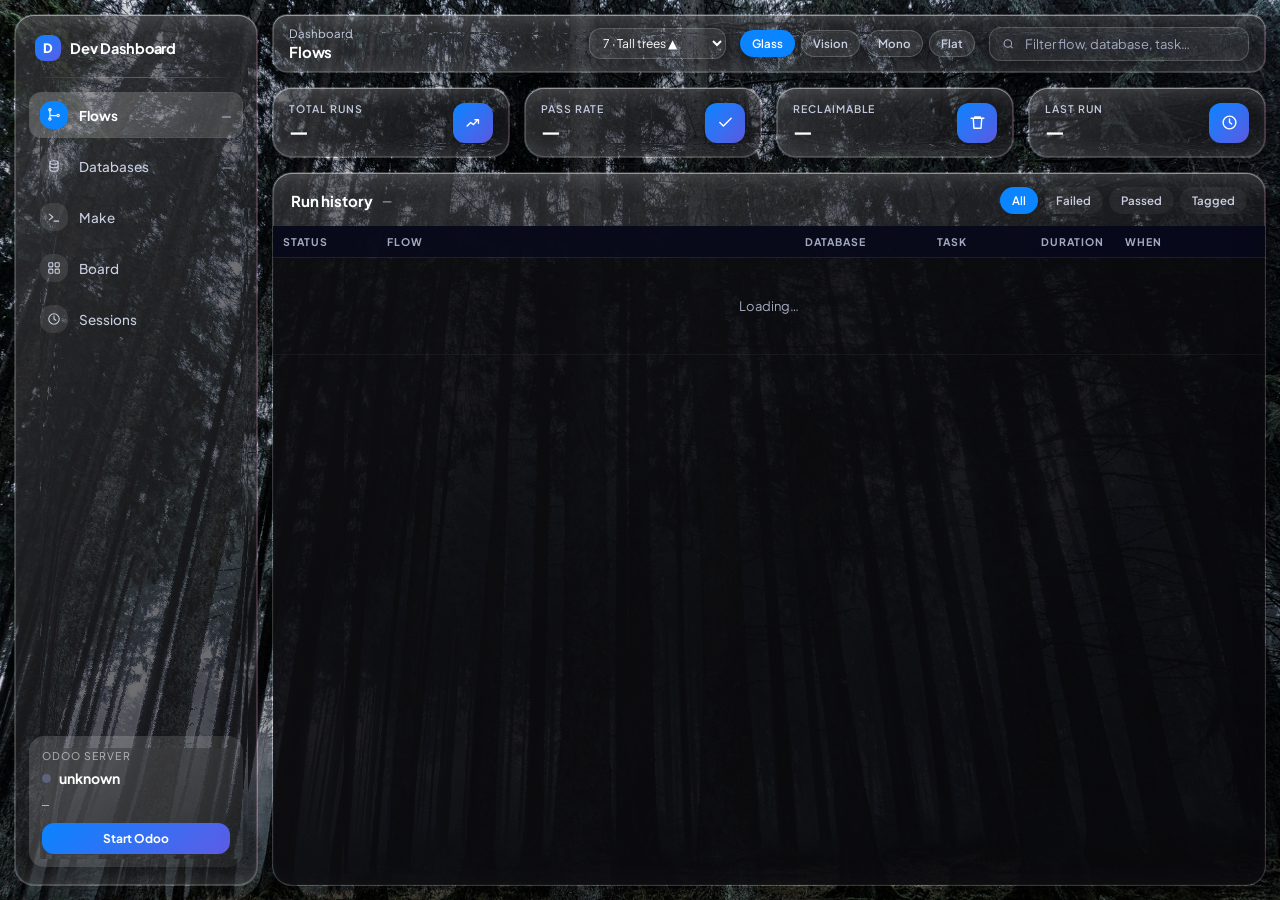
==== static/vision-lab.html @ 7aa9ad53 "Remove the colour mesh; the photograph is the whole backdrop The five screen-blended colour blobs ar" ====
<!DOCTYPE html>
<html lang="en" data-theme="glass">
<head>
<meta charset="UTF-8">
<meta name="viewport" content="width=device-width, initial-scale=1.0">
<title>Vision Lab</title>
<style>
/* ──────────────────────────────────────────────────────────────────────────
   Vision UI shell, dense inner components.

   Tokens below are lifted from the real Vision UI React theme source
   (assets/theme/base/colors.js + borders.js + typography.js), not matched by
   eye from a screenshot.

   Where this deliberately departs from Vision UI: every inner component.
   Vision UI is built for a marketing dashboard — six airy rows, 20px radii,
   60px row heights. This dashboard shows 1,304 runs and 28 databases. Adopting
   its component density verbatim would show you less per screen than today.
   So: its shell and its material, our density.
   ────────────────────────────────────────────────────────────────────────── */

@font-face {
  font-family: 'Plus Jakarta Sans';
  src: url('/static/fonts/plus-jakarta-sans.woff2') format('woff2');
  font-weight: 200 800;
  font-display: swap;
}

:root {
  color-scheme: dark;

  /* ── Vision UI palette ─────────────────────────────────────────────────── */
  --vu-body: #030c1d;
  --vu-secondary: #0f1535;
  --vu-sidenav-btn: #1a1f37;

  --vu-brand: #0075ff;
  --vu-brand-focus: #3993fe;
  --vu-primary: #4318ff;
  --vu-primary-focus: #9f7aea;

  --vu-success: #01b574;
  --vu-success-focus: #35d28a;
  --vu-warning: #ffb547;
  --vu-error: #e31a1a;
  --vu-error-focus: #ee5d50;

  --vu-text: #a0aec0;
  --vu-text-focus: #ffffff;
  --vu-border: #56577a;
  --vu-border-navbar: rgba(226, 232, 240, .3);

  --vu-grey-400: #a0aec0;
  --vu-grey-500: #718096;
  --vu-grey-600: #4a5568;
  --vu-grey-700: #2d3748;

  /* ── Vision UI gradients, verbatim angles and stops ────────────────────── */
  --g-cover:  linear-gradient(159.02deg, #0f123b 14.25%, #090d2e 56.45%, #020515 86.14%);
  --g-card:   linear-gradient(127.09deg, rgba(6,11,40,.94) 19.41%, rgba(10,14,35,.49) 76.65%);
  --g-box:    linear-gradient(126.97deg, rgba(6,11,40,.74) 28.26%, rgba(10,14,35,.71) 91.2%);
  --g-navbar: linear-gradient(123.64deg, rgba(255,255,255,0) -22.38%, rgba(255,255,255,.039) 70.38%);
  --g-menu:   linear-gradient(126.97deg, #05153f 28.26%, #072561 91.2%);
  --g-primary: linear-gradient(97.89deg, #4318ff 0%, #9f7aea 100%);
  /* The signature detail: a 1px border brightest at the middle, fading out. */
  --g-border: radial-gradient(94.43% 69.43% at 50% 50%, rgba(255,255,255,.38) 0%, rgba(255,255,255,0) 100%);

  /* ── Radii, from borders.js ────────────────────────────────────────────── */
  --r-sm: 4px;
  --r-md: 8px;
  --r-btn: 12px;
  --r-lg: 15px;
  --r-xl: 20px;

  /* ── Our density scale. This part is not Vision UI. ────────────────────── */
  --row-h: 34px;
  --font-ui: 'Plus Jakarta Sans', ui-sans-serif, system-ui, sans-serif;
  --font-mono: ui-monospace, 'SF Mono', Menlo, Consolas, monospace;
  --sidebar-w: 244px;

  /* Surfaces that were hardcoded before the themes existed. */
  --on-accent: #ffffff;        /* ink on an accent fill */
  --head-bg: #0b1030;          /* sticky table header, must be opaque */
  --sel-bg: rgba(0,117,255,.16);
}

/* ──────────────────────────────────────────────────────────────────────────
   MONOCHROME

   Glass does not need a hue. It needs luminance variation behind it — on a
   flat black page there is nothing for it to pick up and it reads as a grey
   box, so --g-cover still ramps #1c1c1e → #000.

   What a hue was quietly doing was carrying pass/fail. Monochrome has one
   channel left for that, brightness, so it is spent where it matters:
   failures are pure white and bold, passes are dim grey. Scanning for red
   among green becomes scanning for bright among dim, which is at least as
   fast and survives colour blindness. Version badges use the same trick —
   v19 brightest, v14 dimmest.
   ────────────────────────────────────────────────────────────────────────── */
:root[data-theme="mono"] {
  /* Black and white means no hue. It does not mean no contrast — the first
     attempt dropped text to #8b8b8b and card fills to 7% white, which reads
     as washed out rather than crisp. Everything here is pushed back up:
     brighter text, stronger surfaces, a harder border. */
  --vu-body: #000000;
  --vu-secondary: rgba(255,255,255,.08);
  --vu-sidenav-btn: rgba(255,255,255,.11);

  --vu-brand: #ffffff;
  --vu-brand-focus: #ffffff;
  --vu-primary: #ffffff;
  --vu-primary-focus: #e4e4e4;
  --on-accent: #000000;

  /* Status keeps its hue. It is the one place colour is doing real work,
     and desaturating it made the table harder to scan, not cleaner. */
  --vu-success: #01b574;
  --vu-success-focus: #35d28a;
  --vu-warning: #ffb547;
  --vu-error: #e31a1a;
  --vu-error-focus: #ee5d50;

  --vu-text: #b4b4b4;
  --vu-text-focus: #ffffff;
  --vu-border: rgba(255,255,255,.3);
  --vu-border-navbar: rgba(255,255,255,.22);
  --vu-grey-400: #c4c4c4;
  --vu-grey-500: #8e8e8e;
  --vu-grey-600: #5a5a5a;

  --g-cover:  linear-gradient(159.02deg, #232326 14.25%, #121214 56.45%, #000000 86.14%);
  --g-card:   linear-gradient(127.09deg, rgba(255,255,255,.11) 19.41%, rgba(255,255,255,.045) 76.65%);
  --g-box:    linear-gradient(126.97deg, rgba(255,255,255,.09) 28.26%, rgba(255,255,255,.045) 91.2%);
  --g-navbar: linear-gradient(123.64deg, rgba(255,255,255,0) -22.38%, rgba(255,255,255,.08) 70.38%);
  --g-menu:   linear-gradient(126.97deg, rgba(255,255,255,.14) 28.26%, rgba(255,255,255,.06) 91.2%);
  --g-primary: linear-gradient(97.89deg, #ffffff 0%, #d8d8d8 100%);
  --g-border: radial-gradient(94.43% 69.43% at 50% 50%, rgba(255,255,255,.7) 0%, rgba(255,255,255,.06) 100%);

  --head-bg: #0d0d0f;
  --sel-bg: rgba(255,255,255,.16);
}

/* ──────────────────────────────────────────────────────────────────────────
   GLASS — the Apple reading of the material.

   Translucency is not a surface treatment, it is a relationship: the glass
   is nearly colourless and borrows everything from what is behind it. That
   is why mono failed. Over flat black there is nothing to borrow, so the
   glass renders as a grey rectangle and you are paying GPU time for it.

   So this theme starts with the backdrop, not the cards: a five-blob colour
   mesh that gives every panel something to pick up. The cards are a thin
   white film over it, blurred hard and pushed to 190% saturation, which is
   what makes the colour behind bloom through instead of going muddy.

   One deliberate exception, from the glass lab: the run table does NOT get
   the glass treatment. Translucency eats the contrast that 12px monospace
   depends on. Shell is glass, dense data sits on a scrim.
   ────────────────────────────────────────────────────────────────────────── */
:root[data-theme="glass"] {
  --vu-body: #08080b;

  /* Apple system colours, dark-mode variants. */
  --vu-brand: #0a84ff;
  --vu-brand-focus: #409cff;
  --vu-primary: #5e5ce6;
  --vu-primary-focus: #7d7aff;
  --on-accent: #ffffff;

  --vu-success: #30d158;
  --vu-success-focus: #3ee066;
  --vu-warning: #ff9f0a;
  --vu-error: #ff453a;
  --vu-error-focus: #ff6961;

  /* Lifted from #b6bdd4: measured 4.07:1 over the blue blob and 4.16:1
     over the teal one, both just under the 4.5 AA line. Brightening the
     text keeps the backdrop as vivid as it is meant to be. */
  --vu-text: #c9cfe2;
  --vu-text-focus: #ffffff;
  --vu-border: rgba(255,255,255,.22);
  --vu-border-navbar: rgba(255,255,255,.18);
  --vu-grey-400: #c3c9dd;
  --vu-grey-500: #a3aac1;
  --vu-grey-600: #5d6379;
  --vu-secondary: rgba(255,255,255,.08);
  --vu-sidenav-btn: rgba(255,255,255,.1);

  /* The backdrop does the colouring. Everything else only borrows from it. */
  /* The photograph is the BOTTOM layer, not the top. Dropped on top it
     would simply replace the mesh and the whole theme would go greyscale —
     this one is monochrome. Underneath, with the colour blobs screen-blended
     over it, the photo supplies the structure and the mesh supplies the hue.

     Swap it for any image:  --bg-photo: url('/static/bg/your-file.jpg');
     Set it to `none` and the mesh alone still works. */
  --bg-photo: url('/static/bg/bg7.jpg');

  /* No mesh. The photograph is the entire backdrop — nothing tinting it,
     nothing blended over it. The glass borrows whatever the photo gives it,
     which on a dark forest is near-neutral, and that is the point. Text and
     status colours are untouched; the only colour removed is the colour that
     was being injected behind the glass. */
  --g-cover: var(--bg-photo);

  --g-card:    linear-gradient(127.09deg, rgba(255,255,255,.13) 19.41%, rgba(255,255,255,.05) 76.65%);
  --g-box:     linear-gradient(126.97deg, rgba(255,255,255,.11) 28.26%, rgba(255,255,255,.055) 91.2%);
  --g-navbar:  linear-gradient(123.64deg, rgba(255,255,255,.02) -22.38%, rgba(255,255,255,.1) 70.38%);
  --g-menu:    linear-gradient(126.97deg, rgba(255,255,255,.16) 28.26%, rgba(255,255,255,.07) 91.2%);
  --g-primary: linear-gradient(135deg, #0a84ff 0%, #5e5ce6 100%);
  --g-border:  radial-gradient(94.43% 69.43% at 50% 50%, rgba(255,255,255,.6) 0%, rgba(255,255,255,.08) 100%);

  --head-bg: rgba(8,10,28,.86);
  --sel-bg: rgba(10,132,255,.26);
}

/* Saturation is the active ingredient. Blur alone greys the backdrop out;
   pushing saturation past 100% is what makes the colour bloom through. The
   two inset strokes are the specular edge — bright along the top where light
   would catch a curved face, faint along the bottom to read as thickness. */
:root[data-theme="glass"] .vcard,
:root[data-theme="glass"] .vbox,
:root[data-theme="glass"] .topbar {
  corner-shape: squircle;
  /* Clear glass, not frosted. No blur anywhere on the chrome — the backdrop
     reads through sharp, the way the reference's "Regular Glass" does. This
     also removes the lens/blur conflict outright: with nothing averaging the
     displacement away, refraction runs at full strength. */
  backdrop-filter: url(#lens) saturate(118%) brightness(1.04);
  box-shadow:
    inset 0 1px 0 rgba(255,255,255,.3),
    inset 0 -1px 0 rgba(255,255,255,.07),
    0 14px 44px rgba(0,0,0,.42);
}

/* Refraction on every surface big enough to show it. Still not the table
   rows: at 34px tall a rim lens has no middle to leave alone, and it costs a
   composited layer per row. */
/* Lens and blur cannot share one chain. Measured on the sidebar, holding
   everything fixed and moving only the displacement scale:

     url(#lens) alone,  scale 200  ->  23,363 px changed, max diff 157
     url(#lens) blur(9px),  sc 95  ->   1,500 px changed, max diff  33
     url(#lens) blur(18px), sc 58  ->       0 px changed, max diff   9

   The blur averages the displacement away — it runs after the lens and
   destroys exactly the detail the lens just bent. A real implementation
   avoids this by refracting and blurring in one shader pass, sampling the
   unblurred source for both.

   The trick here is to separate them in SPACE instead of in the chain. The
   card itself carries the lens and no blur, so its rim refracts crisply.
   An inset pseudo-element carries the blur, so the interior is frosted. The
   rim band between them is where glass actually looks like glass. */
:root[data-theme="glass"] aside.nav,
:root[data-theme="glass"] .drawer,
:root[data-theme="glass"] .topbar,
:root[data-theme="glass"] .stat,
:root[data-theme="glass"] .odoo-state {
  backdrop-filter: url(#lens) saturate(118%) brightness(1.05);
}
/* The inset frosted interior is gone. It existed to let a blurred centre
   coexist with a refracting rim; with clear glass there is no blur to place,
   so the whole surface refracts and the backdrop stays sharp throughout. */

/* Fresnel: a real edge goes bright because light grazing it reflects rather
   than passes through. Two stacked inset rings approximate the falloff. */
:root[data-theme="glass"] .vcard,
:root[data-theme="glass"] .vbox,
:root[data-theme="glass"] .topbar {
  box-shadow:
    inset 0 1px 0 rgba(255,255,255,.42),
    inset 0 0 0 1px rgba(255,255,255,.06),
    inset 1px 0 0 rgba(130,205,255,.2),
    inset -1px 0 0 rgba(255,150,215,.17),
    inset 0 -1px 0 rgba(255,255,255,.1),
    inset 0 -18px 28px -22px rgba(255,255,255,.22),
    inset 0 18px 28px -22px rgba(255,255,255,.3),
    0 16px 48px rgba(0,0,0,.44);
}

/* The exception that keeps the table readable. */
/* The radial border trick does not survive a translucent fill.
   .vcard paints the card gradient clipped to padding-box OVER the border
   gradient clipped to border-box; it only reads as a 1px edge because
   Vision's fill is 94% opaque and hides the rest. Glass drops that fill to
   ~10% white, so the white radial bled through the whole card face and the
   stat labels measured 1.85:1 against white — illegible.

   So glass uses a real border instead, and gets its bright top edge from the
   inset specular highlight below. One image layer, tint on background-color
   underneath it. */
:root[data-theme="glass"] .vcard,
:root[data-theme="glass"] .vbox,
:root[data-theme="glass"] .topbar {
  background-image: var(--g-card);
  background-clip: padding-box;
  border-color: rgba(255,255,255,.2);
}
:root[data-theme="glass"] .vcard  { background-color: rgba(9,9,12,.62); }
:root[data-theme="glass"] .vbox   { background-color: rgba(9,9,12,.58); }
:root[data-theme="glass"] .topbar { background-color: rgba(9,9,12,.5); }
:root[data-theme="glass"] .navitem.on {
  background-image: var(--g-card);
  background-clip: padding-box;
  background-color: rgba(255,255,255,.1);
  border-color: rgba(255,255,255,.2);
}
:root[data-theme="glass"] .panel .tscroll { background: rgba(8,8,11,.82); }
:root[data-theme="glass"] .navitem,
:root[data-theme="glass"] .chip,
:root[data-theme="glass"] .btn,
:root[data-theme="glass"] .tag,
:root[data-theme="glass"] .vbadge { corner-shape: squircle; }

:root[data-theme="glass"] .v14 { background: rgba(255,159,10,.22);  color: #ffc46b; }
:root[data-theme="glass"] .v17 { background: rgba(10,132,255,.26);  color: #7ab8ff; }
:root[data-theme="glass"] .v19 { background: rgba(191,90,242,.26);  color: #d8a5ff; }

/* ──────────────────────────────────────────────────────────────────────────
   FLAT — black and white done on its own terms.

   The Mono theme above is Vision UI with the hue removed, and it shows: the
   big cover gradient that gives the original its depth turns into a grey
   smear once there is no colour in it. Washes only read as depth when they
   are tinted.

   So this one drops the device entirely. Flat near-black surfaces, uniform
   1px hairlines instead of the radial fading border, tighter radii, no
   gradient anywhere. Different lineage — Linear, Vercel — rather than a
   drained Vision UI. Status keeps its colour here too.
   ────────────────────────────────────────────────────────────────────────── */
:root[data-theme="flat"] {
  --vu-body: #000000;
  --vu-secondary: #141414;
  --vu-sidenav-btn: #1e1e1e;

  --vu-brand: #ffffff;
  --vu-brand-focus: #ffffff;
  --vu-primary: #ffffff;
  --vu-primary-focus: #e4e4e4;
  --on-accent: #000000;

  --vu-success: #30d158;
  --vu-success-focus: #30d158;
  --vu-warning: #ffd60a;
  --vu-error: #ff453a;
  --vu-error-focus: #ff453a;

  --vu-text: #a1a1a1;
  --vu-text-focus: #ffffff;
  --vu-border: #2a2a2a;
  --vu-border-navbar: #262626;
  --vu-grey-400: #c9c9c9;
  --vu-grey-500: #7d7d7d;
  --vu-grey-600: #525252;

  /* Flat fills, written as gradients only because the shell expects them. */
  --g-cover:   linear-gradient(#000000, #000000);
  --g-card:    linear-gradient(rgba(255,255,255,.035), rgba(255,255,255,.035));
  --g-box:     linear-gradient(rgba(255,255,255,.05), rgba(255,255,255,.05));
  --g-navbar:  linear-gradient(rgba(255,255,255,.035), rgba(255,255,255,.035));
  --g-menu:    linear-gradient(rgba(255,255,255,.07), rgba(255,255,255,.07));
  --g-primary: linear-gradient(#ffffff, #ffffff);
  /* A hairline of one weight all the way round, not brightest in the middle. */
  --g-border:  linear-gradient(rgba(255,255,255,.13), rgba(255,255,255,.13));

  --head-bg: #0b0b0b;
  --sel-bg: rgba(255,255,255,.1);

  /* Softer corners belong to the glass look; flat wants them tighter. */
  --r-xl: 12px;
  --r-lg: 10px;
  --r-btn: 8px;
}
/* Nothing to see through, so the blur is only costing frames. */
:root[data-theme="flat"] .vcard,
:root[data-theme="flat"] .vbox,
:root[data-theme="flat"] .topbar { backdrop-filter: none; }
:root[data-theme="flat"] .v14 { background: #1c1c1c; color: #9a9a9a; }
:root[data-theme="flat"] .v17 { background: #2b2b2b; color: #d4d4d4; }
:root[data-theme="flat"] .v19 { background: #3d3d3d; color: #ffffff; }
:root[data-theme="flat"] .tag { background: #2b2b2b; color: #e0e0e0; }

/* The glyph stays in the markup but is hidden while status keeps its hue —
   a dot and a tick side by side say the same thing twice. One rule away if
   a future theme drops colour again. */
.st .g { display: none; font-weight: 800; font-size: 13px; line-height: 1; }

/* Version badges still ride brightness — there is no hue to spare and the
   ordering v19 > v17 > v14 is what the badge is for. */
:root[data-theme="mono"] .v14 { background: rgba(255,255,255,.1);  color: #a8a8a8; }
:root[data-theme="mono"] .v17 { background: rgba(255,255,255,.2);  color: #e0e0e0; }
:root[data-theme="mono"] .v19 { background: rgba(255,255,255,.34); color: #ffffff; }
:root[data-theme="mono"] .tag { background: rgba(255,255,255,.18); color: #ffffff; }

* { box-sizing: border-box; }

body {
  margin: 0;
  min-height: 100vh;
  font-family: var(--font-ui);
  font-size: 14px;
  color: var(--vu-text-focus);
  background-color: var(--vu-body);
  background-image: var(--g-cover);
  background-size: cover;
  background-position: center;
  background-repeat: no-repeat;
  overflow: hidden;
}

/* ── The card material ─────────────────────────────────────────────────────
   Two background layers: the card gradient clipped to the padding box, and
   the radial white gradient clipped to the border box. That paints a 1px
   border that is bright in the middle and fades at the corners — the thing
   that makes Vision UI read as Vision UI. */
.vcard {
  border: 1px solid transparent;
  border-radius: var(--r-xl);
  background-image: var(--g-card), var(--g-border);
  background-origin: border-box;
  background-clip: padding-box, border-box;
  backdrop-filter: blur(60px);
}
.vbox {
  border: 1px solid transparent;
  border-radius: var(--r-lg);
  background-image: var(--g-box), var(--g-border);
  background-origin: border-box;
  background-clip: padding-box, border-box;
  backdrop-filter: blur(30px);
}

/* ── Shell ─────────────────────────────────────────────────────────────── */
.app { display: flex; height: 100vh; padding: 14px; gap: 14px; }

/* ── Sidebar ───────────────────────────────────────────────────────────── */
aside.nav {
  width: var(--sidebar-w);
  flex: none;
  display: flex;
  flex-direction: column;
  padding: 18px 14px;
}
.brand { display: flex; align-items: center; gap: 9px; padding: 2px 6px 16px; }
.brand .mark {
  width: 26px; height: 26px; border-radius: 9px;
  background: var(--g-primary); color: var(--on-accent);
  display: grid; place-items: center;
  font-size: 13px; font-weight: 800;
}
.brand span { font-weight: 700; font-size: 14.5px; letter-spacing: -.01em; }
.nav hr { border: 0; height: 1px; margin: 0 0 14px; background: linear-gradient(90deg, transparent, rgba(255,255,255,.25), transparent); }

.navitem {
  display: flex; align-items: center; gap: 11px;
  padding: 8px 10px; margin-bottom: 5px;
  border-radius: var(--r-btn);
  cursor: pointer; color: var(--vu-text);
  font-size: 13.5px; font-weight: 500;
  border: 1px solid transparent;
  transition: background .14s, color .14s;
}
.navitem .tile {
  width: 28px; height: 28px; flex: none;
  border-radius: var(--r-btn);
  background: var(--vu-sidenav-btn);
  display: grid; place-items: center;
  transition: background .14s;
}
.navitem .tile svg { width: 14px; height: 14px; fill: none; stroke: var(--vu-text); stroke-width: 1.9; stroke-linecap: round; stroke-linejoin: round; }
.navitem:hover { color: var(--vu-text-focus); background: rgba(255,255,255,.04); }
.navitem.on {
  color: var(--vu-text-focus); font-weight: 700;
  background-image: var(--g-card), var(--g-border);
  background-origin: border-box; background-clip: padding-box, border-box;
}
.navitem.on .tile { background: var(--vu-brand); }
.navitem.on .tile svg { stroke: var(--on-accent); }
.navitem .count { margin-left: auto; font-size: 11px; color: var(--vu-grey-500); font-variant-numeric: tabular-nums; }

/* Odoo state, promoted out of the corner. It is the thing you most often
   open this dashboard to check. */
.odoo-state { position: relative; margin-top: auto; padding: 13px; border-radius: var(--r-lg); background: var(--g-menu); }
.odoo-state .lbl { font-size: 10.5px; letter-spacing: .1em; text-transform: uppercase; color: rgba(255,255,255,.6); }
.odoo-state .val { display: flex; align-items: center; gap: 8px; margin: 7px 0 11px; font-weight: 700; font-size: 14px; }
.odoo-state .db { font-family: var(--font-mono); font-size: 11.5px; color: var(--vu-grey-400); font-weight: 400; }
.dot { width: 9px; height: 9px; border-radius: 50%; flex: none; }
.dot.up { background: var(--vu-success); box-shadow: 0 0 0 3px rgba(1,181,116,.22); }
.dot.down { background: var(--vu-grey-600); }
.btn {
  border: 0; cursor: pointer; font-family: inherit; font-weight: 700; font-size: 12px;
  padding: 8px 12px; border-radius: var(--r-btn); color: var(--on-accent); width: 100%;
  background: var(--g-primary);
}
.btn.ghost { background: rgba(255,255,255,.08); border: 1px solid var(--vu-border-navbar); }

/* ── Main column ───────────────────────────────────────────────────────── */
main { flex: 1; min-width: 0; display: flex; flex-direction: column; gap: 14px; }

.topbar {
  position: relative;
  display: flex; align-items: center; gap: 14px;
  padding: 11px 16px; border-radius: var(--r-lg);
  background-image: var(--g-navbar), var(--g-border);
  background-origin: border-box; background-clip: padding-box, border-box;
  border: 1px solid transparent;
  backdrop-filter: blur(20px);
}
.crumb { font-size: 11.5px; color: var(--vu-text); }
.crumb b { color: var(--vu-text-focus); font-size: 15px; display: block; margin-top: 1px; font-weight: 700; letter-spacing: -.01em; }
.grow { flex: 1; }
.search {
  display: flex; align-items: center; gap: 8px;
  background: var(--vu-secondary); border: 1px solid var(--vu-border-navbar);
  border-radius: var(--r-btn); padding: 7px 12px; width: 260px;
}
.search input { background: none; border: 0; outline: 0; color: #fff; font-family: inherit; font-size: 13px; width: 100%; }
.search input::placeholder { color: var(--vu-grey-500); }
#bgpick {
  background: var(--vu-secondary); color: var(--vu-text-focus);
  border: 1px solid var(--vu-border-navbar); border-radius: var(--r-btn);
  padding: 6px 9px; font: inherit; font-size: 12px; cursor: pointer; outline: 0;
}
#bgpick option { background: #10132b; color: #fff; }
.search svg { width: 14px; height: 14px; stroke: var(--vu-grey-500); fill: none; stroke-width: 2; }

/* ── Stat row ──────────────────────────────────────────────────────────── */
.stats { display: grid; grid-template-columns: repeat(4, 1fr); gap: 14px; }
.stat { position: relative; padding: 14px 16px; display: flex; align-items: center; gap: 12px; }
.stat .k { font-size: 10.5px; letter-spacing: .09em; text-transform: uppercase; color: var(--vu-grey-400); white-space: nowrap; font-weight: 600; }
.stat .v { font-size: 20px; font-weight: 700; letter-spacing: -.02em; margin-top: 3px; font-variant-numeric: tabular-nums; }
.stat .v small { font-size: 11.5px; font-weight: 500; color: var(--vu-text); margin-left: 5px; letter-spacing: 0; }
.stat .icon { margin-left: auto; width: 40px; height: 40px; border-radius: var(--r-btn); background: var(--g-primary); display: grid; place-items: center; flex: none; }
.stat .icon svg { width: 17px; height: 17px; stroke: var(--on-accent); fill: none; stroke-width: 2; stroke-linecap: round; stroke-linejoin: round; }

/* ── Panel + dense table ───────────────────────────────────────────────── */
.panel { flex: 1; min-height: 0; display: flex; flex-direction: column; overflow: hidden; }
.panel > header { display: flex; align-items: center; gap: 10px; padding: 14px 18px 12px; }
.panel > header h2 { margin: 0; font-size: 15px; font-weight: 700; letter-spacing: -.01em; }
.panel > header .sub { font-size: 11.5px; color: var(--vu-text); }

.chips { display: flex; gap: 6px; }
.chip {
  font-size: 11.5px; font-weight: 600; padding: 5px 11px; border-radius: 999px; cursor: pointer;
  color: var(--vu-text); background: rgba(255,255,255,.05); border: 1px solid transparent;
}
.chip.on { color: var(--on-accent); background: var(--vu-brand); }
/* The topbar's own highlight gradient runs straight under these, so the
   inactive ones need more than the panel chips to stay legible. */
#themes .chip { background: rgba(255,255,255,.09); border-color: var(--vu-border-navbar); }
#themes .chip.on { background: var(--vu-brand); border-color: transparent; }

.tscroll { flex: 1; min-height: 0; overflow: auto; }
table.dense { width: 100%; border-collapse: collapse; }
table.dense thead th {
  position: sticky; top: 0; z-index: 2;
  background: var(--head-bg);
  text-align: left; font-size: 10.5px; letter-spacing: .09em; text-transform: uppercase;
  color: var(--vu-grey-500); font-weight: 700;
  padding: 9px 10px; border-bottom: 1px solid rgba(255,255,255,.08);
  white-space: nowrap;
}
table.dense tbody td {
  padding: 0 10px; height: var(--row-h);
  border-bottom: 1px solid rgba(255,255,255,.045);
  font-size: 12.5px; white-space: nowrap;
}
table.dense tbody tr { cursor: pointer; }
table.dense tbody tr:hover td { background: rgba(255,255,255,.045); }
table.dense tbody tr.sel td { background: var(--sel-bg); }
.mono { font-family: var(--font-mono); font-size: 12px; }
.muted { color: var(--vu-text); }
.num { text-align: right; font-variant-numeric: tabular-nums; }

/* Status as a dot plus a word. A full pill per row, as Vision UI would do,
   costs ~90px of horizontal space 1,304 times over and reads no faster. */
.st { display: inline-flex; align-items: center; gap: 7px; font-weight: 600; font-size: 12px; }
.st .d { width: 7px; height: 7px; border-radius: 50%; }
.st.pass { color: var(--vu-success-focus); } .st.pass .d { background: var(--vu-success); }
.st.fail { color: var(--vu-error-focus); }   .st.fail .d { background: var(--vu-error-focus); }
.st.unk  { color: var(--vu-grey-500); }      .st.unk .d  { background: var(--vu-grey-600); }

.tag { font-size: 10px; font-weight: 700; padding: 2px 7px; border-radius: 999px; background: rgba(255,181,71,.16); color: var(--vu-warning); }
.vbadge { font-size: 10px; font-weight: 800; padding: 2px 7px; border-radius: var(--r-sm); font-family: var(--font-mono); }
.v14 { background: rgba(255,181,71,.16); color: var(--vu-warning); }
.v17 { background: rgba(0,117,255,.18); color: #6fb1ff; }
.v19 { background: rgba(159,122,234,.2); color: var(--vu-primary-focus); }

/* ── Detail drawer ─────────────────────────────────────────────────────────
   An overlay, not a third column. The old layout reserved ~40% of the width
   for a pane that said "select a run" until you did. */
.drawer {
  position: fixed; top: 14px; right: 14px; bottom: 14px; width: 400px;
  padding: 18px; overflow-y: auto; z-index: 40;
  transform: translateX(calc(100% + 20px));
  transition: transform .26s cubic-bezier(.4, 0, .2, 1);
}
.drawer.open { transform: none; }
.drawer h3 { margin: 0 0 3px; font-size: 15px; font-weight: 700; overflow-wrap: anywhere; }
.drawer .close { position: absolute; top: 14px; right: 16px; cursor: pointer; color: var(--vu-grey-500); font-size: 18px; line-height: 1; }
.kv { display: grid; grid-template-columns: 96px 1fr; gap: 7px 12px; margin: 16px 0; font-size: 12.5px; }
.kv dt { color: var(--vu-grey-500); }
.kv dd { margin: 0; overflow-wrap: anywhere; }
.drawer .acts { display: flex; flex-direction: column; gap: 8px; margin-top: 18px; }

.empty { padding: 40px; text-align: center; color: var(--vu-grey-500); font-size: 13px; }
.view { display: none; flex: 1; min-height: 0; flex-direction: column; gap: 14px; }
.view.on { display: flex; }

::-webkit-scrollbar { width: 7px; height: 7px; }
::-webkit-scrollbar-track { background: transparent; }
::-webkit-scrollbar-thumb { background: rgba(255,255,255,.14); border-radius: 4px; }
</style>
</head>
<body>

<!-- Edge lens with chromatic aberration.

     The ramps are no longer linear. Evenly spaced stops bend the whole panel
     a little; these hold neutral 128 across the middle 74% and swing hard in
     the outer 13%, so the distortion concentrates at the rim where a real
     lens puts it.

     The three displacement passes are the aberration: red refracts further
     than blue through real glass, so each channel is displaced by a slightly
     different scale and recombined. That coloured fringe at the edge is what
     separates "blurred" from "glass" at close range, and it is the one thing
     the WebGL libraries have that a plain blur cannot fake.
     -->
<svg width="0" height="0" style="position:absolute" aria-hidden="true">
  <!-- The filter region must match the element exactly. With x="-15%"
       width="130%" the gradient map is stretched 15% beyond each edge,
       so the ramp zone falls outside the element and every visible pixel
       sits in the neutral 128 middle — measured as 0 changed pixels. -->
  <filter id="lens" x="0%" y="0%" width="100%" height="100%" color-interpolation-filters="sRGB">
    <feImage result="mx" preserveAspectRatio="none" href="data:image/svg+xml;utf8,<svg xmlns='http://www.w3.org/2000/svg' width='400' height='300'><defs><linearGradient id='h' x1='0' x2='1'><stop offset='0' stop-color='rgb(8,128,128)'/><stop offset='0.05' stop-color='rgb(74,128,128)'/><stop offset='0.13' stop-color='rgb(128,128,128)'/><stop offset='0.87' stop-color='rgb(128,128,128)'/><stop offset='0.95' stop-color='rgb(182,128,128)'/><stop offset='1' stop-color='rgb(248,128,128)'/></linearGradient></defs><rect width='400' height='300' fill='url(%23h)'/></svg>"/>
    <feImage result="my" preserveAspectRatio="none" href="data:image/svg+xml;utf8,<svg xmlns='http://www.w3.org/2000/svg' width='400' height='300'><defs><linearGradient id='v' x1='0' y1='0' x2='0' y2='1'><stop offset='0' stop-color='rgb(128,8,128)'/><stop offset='0.05' stop-color='rgb(128,74,128)'/><stop offset='0.13' stop-color='rgb(128,128,128)'/><stop offset='0.87' stop-color='rgb(128,128,128)'/><stop offset='0.95' stop-color='rgb(128,182,128)'/><stop offset='1' stop-color='rgb(128,248,128)'/></linearGradient></defs><rect width='400' height='300' fill='url(%23v)'/></svg>"/>
    <feComposite in="mx" in2="my" operator="arithmetic" k1="0" k2="1" k3="1" k4="-0.5" result="map"/>

    <!-- One displacement pass, not three.

         The textbook way to fake chromatic aberration is to displace R, G and
         B by different scales and recombine them with feColorMatrix plus
         feComposite. Inside backdrop-filter that chain is a silent no-op in
         Chrome 149: verified by holding the chain fixed and moving only the
         scale, 150/126/102 against 0, which changed exactly 1 pixel of
         1.3 million. The same map with a single feDisplacementMap works
         fine, so it is the multi-pass recombination that fails, not the
         displacement or the map.

         So the refraction is one pass, and the colour fringe is faked with a
         CSS rim gradient below. Cheaper, and at a 1px edge indistinguishable. -->
    <feDisplacementMap in="SourceGraphic" in2="map" xChannelSelector="R" yChannelSelector="G" scale="120"/>
  </filter>
</svg>

<div class="app">

  <!-- ── Sidebar ─────────────────────────────────────────────────────────── -->
  <aside class="nav vcard">
    <div class="brand"><div class="mark">D</div><span>Dev Dashboard</span></div>
    <hr>

    <div class="navitem on" data-view="flows">
      <div class="tile"><svg viewBox="0 0 24 24"><path d="M5 4v6a3 3 0 003 3h8"/><circle cx="5" cy="3" r="2"/><circle cx="19" cy="13" r="2"/><circle cx="5" cy="19" r="2"/><path d="M5 13v4"/></svg></div>
      Flows <span class="count" id="n-flows">—</span>
    </div>
    <div class="navitem" data-view="databases">
      <div class="tile"><svg viewBox="0 0 24 24"><ellipse cx="12" cy="6" rx="7" ry="3"/><path d="M5 6v12c0 1.7 3.1 3 7 3s7-1.3 7-3V6"/><path d="M5 12c0 1.7 3.1 3 7 3s7-1.3 7-3"/></svg></div>
      Databases <span class="count" id="n-dbs">—</span>
    </div>
    <div class="navitem" data-view="soon" data-name="Make">
      <div class="tile"><svg viewBox="0 0 24 24"><path d="M4 17l6-5-6-5"/><path d="M12 19h8"/></svg></div>
      Make
    </div>
    <div class="navitem" data-view="soon" data-name="Board">
      <div class="tile"><svg viewBox="0 0 24 24"><rect x="3" y="3" width="7" height="7" rx="1.5"/><rect x="14" y="3" width="7" height="7" rx="1.5"/><rect x="3" y="14" width="7" height="7" rx="1.5"/><rect x="14" y="14" width="7" height="7" rx="1.5"/></svg></div>
      Board
    </div>
    <div class="navitem" data-view="soon" data-name="Sessions">
      <div class="tile"><svg viewBox="0 0 24 24"><circle cx="12" cy="12" r="9"/><path d="M12 7v5l3 2"/></svg></div>
      Sessions
    </div>

    <div class="odoo-state">
      <div class="lbl">Odoo server</div>
      <div class="val"><span class="dot down" id="odoo-dot"></span><span id="odoo-txt">checking…</span></div>
      <div class="db" id="odoo-db">—</div>
      <button class="btn" style="margin-top:11px" id="odoo-btn">Start Odoo</button>
    </div>
  </aside>

  <!-- ── Main ────────────────────────────────────────────────────────────── -->
  <main>
    <div class="topbar">
      <div class="crumb">Dashboard<b id="crumb">Flows</b></div>
      <div class="grow"></div>
      <select id="bgpick" title="Backdrop">
        <option value="bg7">7 · Tall trees ▲</option>
        <option value="bg1">1 · Misty ridge</option>
        <option value="bg2">2 · Fog &amp; conifers</option>
        <option value="bg3">3 · Snow canopy</option>
        <option value="bg4">4 · Snow forest</option>
        <option value="bg5">5 · Clouds</option>
        <option value="bg6">6 · Dead trees</option>
        <option value="backdrop">Accretion disc</option>
        <option value="">Mesh only</option>
      </select>
      <div class="chips" id="themes">
        <div class="chip on" data-t="glass">Glass</div>
        <div class="chip" data-t="vision">Vision</div>
        <div class="chip" data-t="mono">Mono</div>
        <div class="chip" data-t="flat">Flat</div>
      </div>
      <div class="search">
        <svg viewBox="0 0 24 24"><circle cx="11" cy="11" r="7"/><path d="M20 20l-3.5-3.5"/></svg>
        <input id="q" placeholder="Filter flow, database, task…">
      </div>
    </div>

    <!-- ── Flows view ────────────────────────────────────────────────────── -->
    <div class="view on" id="v-flows">
      <div class="stats">
        <div class="stat vcard"><div><div class="k">Total runs</div><div class="v" id="s-total">—</div></div>
          <div class="icon"><svg viewBox="0 0 24 24"><path d="M3 17l5-5 4 3 6-7"/><path d="M14 8h5v5"/></svg></div></div>
        <div class="stat vcard"><div><div class="k">Pass rate</div><div class="v" id="s-rate">—</div></div>
          <div class="icon"><svg viewBox="0 0 24 24"><path d="M20 6L9 17l-5-5"/></svg></div></div>
        <div class="stat vcard"><div><div class="k">Reclaimable</div><div class="v" id="s-tag">—</div></div>
          <div class="icon"><svg viewBox="0 0 24 24"><path d="M3 6h18M8 6V4h8v2M6 6l1 14h10l1-14"/></svg></div></div>
        <div class="stat vcard"><div><div class="k">Last run</div><div class="v" id="s-last">—</div></div>
          <div class="icon"><svg viewBox="0 0 24 24"><circle cx="12" cy="12" r="9"/><path d="M12 7v5l3 2"/></svg></div></div>
      </div>

      <div class="panel vcard">
        <header>
          <h2>Run history</h2>
          <span class="sub" id="shown">—</span>
          <div class="grow"></div>
          <div class="chips" id="filters">
            <div class="chip on" data-f="all">All</div>
            <div class="chip" data-f="failed">Failed</div>
            <div class="chip" data-f="passed">Passed</div>
            <div class="chip" data-f="tagged">Tagged</div>
          </div>
        </header>
        <div class="tscroll">
          <table class="dense">
            <thead><tr>
              <th style="width:104px">Status</th><th>Flow</th><th style="width:132px">Database</th>
              <th style="width:104px">Task</th><th style="width:84px" class="num">Duration</th><th style="width:150px">When</th>
            </tr></thead>
            <tbody id="runs"><tr><td colspan="6"><div class="empty">Loading…</div></td></tr></tbody>
          </table>
        </div>
      </div>
    </div>

    <!-- ── Databases view ────────────────────────────────────────────────── -->
    <div class="view" id="v-databases">
      <div class="stats" style="grid-template-columns:repeat(4,1fr)">
        <div class="stat vcard"><div><div class="k">Active database</div><div class="v mono" id="d-active" style="font-size:15px">—</div></div>
          <div class="icon"><svg viewBox="0 0 24 24"><path d="M20 6L9 17l-5-5"/></svg></div></div>
        <div class="stat vcard"><div><div class="k">Total</div><div class="v" id="d-total">—</div></div>
          <div class="icon"><svg viewBox="0 0 24 24"><ellipse cx="12" cy="6" rx="7" ry="3"/><path d="M5 6v12c0 1.7 3.1 3 7 3s7-1.3 7-3V6"/></svg></div></div>
        <div class="stat vcard"><div><div class="k">By version</div><div class="v" id="d-ver" style="font-size:14px">—</div></div>
          <div class="icon"><svg viewBox="0 0 24 24"><path d="M4 7h16M4 12h16M4 17h10"/></svg></div></div>
        <div class="stat vcard"><div><div class="k">Odoo</div><div class="v" id="d-state" style="font-size:15px">—</div></div>
          <div class="icon"><svg viewBox="0 0 24 24"><path d="M12 3v9"/><path d="M6.5 6.5a8 8 0 1011 0"/></svg></div></div>
      </div>

      <div class="panel vcard">
        <header>
          <h2>PostgreSQL databases</h2>
          <span class="sub">Click a row to switch Odoo's active database</span>
        </header>
        <div class="tscroll">
          <table class="dense">
            <thead><tr>
              <th style="width:44px">Ver</th><th>Database</th><th style="width:150px">Addons profile</th><th style="width:120px"></th>
            </tr></thead>
            <tbody id="dbs"><tr><td colspan="4"><div class="empty">Loading…</div></td></tr></tbody>
          </table>
        </div>
      </div>
    </div>

    <div class="view" id="v-soon">
      <div class="panel vcard"><div class="empty" id="soon-txt">Not rebuilt in this prototype yet.</div></div>
    </div>
  </main>
</div>

<!-- ── Run detail drawer ───────────────────────────────────────────────────── -->
<div class="drawer vcard" id="drawer">
  <div class="close" onclick="closeDrawer()">✕</div>
  <h3 id="dr-name">—</h3>
  <div class="st" id="dr-status"><span class="d"></span><span class="g"></span><span></span></div>
  <dl class="kv" id="dr-kv"></dl>
  <div class="acts">
    <button class="btn" id="dr-trace">Open trace</button>
    <button class="btn ghost" id="dr-tag">Tag safe to delete</button>
  </div>
</div>

<script>
const $ = s => document.querySelector(s);
const api = p => fetch(p).then(r => r.json());

let RUNS = [], FILTER = 'all', Q = '';

/* ── Formatting ─────────────────────────────────────────────────────────── */
const dur = ms => ms == null ? '—' : ms < 1000 ? ms + ' ms' : (ms / 1000).toFixed(1) + ' s';
const ago = iso => {
  if (!iso) return '—';
  const s = (Date.now() - new Date(iso)) / 1000;
  if (s < 60) return 'just now';
  if (s < 3600) return Math.floor(s / 60) + 'm ago';
  if (s < 86400) return Math.floor(s / 3600) + 'h ago';
  const d = Math.floor(s / 86400);
  return d < 30 ? d + 'd ago' : new Date(iso).toLocaleDateString();
};
const esc = s => String(s ?? '').replace(/[&<>"]/g, c => ({ '&': '&amp;', '<': '&lt;', '>': '&gt;', '"': '&quot;' }[c]));
const stCls = s => s === 'passed' ? 'pass' : s === 'failed' ? 'fail' : 'unk';
// Monochrome has no hue to spend on status, so it uses these instead.
const stGly = s => s === 'passed' ? '\u2713' : s === 'failed' ? '\u2715' : '\u00b7';

/* ── Flows ──────────────────────────────────────────────────────────────── */
async function loadRuns() {
  const d = await api('/api/flow-runs?limit=200');   // server caps limit at 200
  RUNS = d.runs || [];
  $('#s-total').innerHTML = (d.total ?? RUNS.length).toLocaleString();
  $('#n-flows').textContent = (d.total ?? RUNS.length).toLocaleString();

  const known = RUNS.filter(r => r.status === 'passed' || r.status === 'failed');
  const pass = known.filter(r => r.status === 'passed').length;
  $('#s-rate').innerHTML = known.length
    ? Math.round(100 * pass / known.length) + '%<small>last ' + known.length + '</small>'
    : '—';
  $('#s-last').innerHTML = RUNS.length ? ago(RUNS[0].started_at) : '—';

  try {
    const t = await api('/api/flow-runs/tagged');
    // Two different numbers live here and they are easy to confuse: `runs` is
    // everything ever tagged (109), `pending_count` is what still has a trace
    // on disk (1). Only the second one is actionable, so it is the headline.
    const mb = t.reclaimable_bytes ? (t.reclaimable_bytes / 1048576).toFixed(1) : '0';
    $('#s-tag').innerHTML = (t.pending_count ?? 0) + '<small>' + mb + ' MB · '
      + (t.runs || []).length + ' tagged</small>';
  } catch { $('#s-tag').textContent = '—'; }

  renderRuns();
}

function visibleRuns() {
  return RUNS.filter(r => {
    if (FILTER === 'passed' && r.status !== 'passed') return false;
    if (FILTER === 'failed' && r.status !== 'failed') return false;
    if (FILTER === 'tagged' && !r.safe_to_delete) return false;
    if (!Q) return true;
    const hay = (r.flow_name + ' ' + r.db_name + ' ' + r.task_number).toLowerCase();
    return hay.includes(Q);
  });
}

function renderRuns() {
  const rows = visibleRuns();
  $('#shown').textContent = rows.length === RUNS.length
    ? RUNS.length + ' loaded'
    : rows.length + ' of ' + RUNS.length + ' loaded';
  $('#runs').innerHTML = rows.length ? rows.map((r, i) => `
    <tr data-i="${i}">
      <td><span class="st ${stCls(r.status)}"><span class="d"></span><span class="g">${stGly(r.status)}</span>${esc(r.status || 'unknown')}</span></td>
      <td class="mono">${esc(r.flow_name)}${r.safe_to_delete ? ' <span class="tag">safe to delete</span>' : ''}</td>
      <td class="mono muted">${esc(r.db_name || '—')}</td>
      <td class="mono muted">${esc(r.task_number || '—')}</td>
      <td class="num muted">${dur(r.duration_ms)}</td>
      <td class="muted">${ago(r.started_at)}</td>
    </tr>`).join('') : '<tr><td colspan="6"><div class="empty">Nothing matches that filter.</div></td></tr>';

  $('#runs').querySelectorAll('tr[data-i]').forEach(tr => {
    tr.onclick = () => {
      $('#runs').querySelectorAll('tr').forEach(x => x.classList.remove('sel'));
      tr.classList.add('sel');
      openDrawer(rows[+tr.dataset.i]);
    };
  });
}

/* ── Drawer ─────────────────────────────────────────────────────────────── */
function openDrawer(r) {
  $('#dr-name').textContent = r.flow_name;
  const s = $('#dr-status');
  s.className = 'st ' + stCls(r.status);
  s.querySelector('.g').textContent = stGly(r.status);
  s.lastElementChild.textContent = r.status || 'unknown';
  $('#dr-kv').innerHTML = `
    <dt>Database</dt><dd class="mono">${esc(r.db_name || '—')}</dd>
    <dt>Task</dt><dd class="mono">${esc(r.task_number || '—')}</dd>
    <dt>Duration</dt><dd>${dur(r.duration_ms)}</dd>
    <dt>Started</dt><dd>${r.started_at ? new Date(r.started_at).toLocaleString() : '—'}</dd>
    <dt>Run id</dt><dd class="mono" style="font-size:11px">${esc(r.run_id)}</dd>
    <dt>Trace</dt><dd>${r.trace_purged_at ? 'purged' : 'available'}</dd>
    ${r.note ? `<dt>Note</dt><dd>${esc(r.note)}</dd>` : ''}`;
  $('#dr-tag').textContent = r.safe_to_delete ? 'Remove safe-to-delete tag' : 'Tag safe to delete';
  $('#drawer').classList.add('open');
}
const closeDrawer = () => $('#drawer').classList.remove('open');

/* ── Databases ──────────────────────────────────────────────────────────── */
async function loadDbs() {
  const d = await api('/api/databases');
  const names = d.databases || [];
  const active = d.active_db;
  $('#d-total').textContent = names.length;
  $('#n-dbs').textContent = names.length;
  $('#d-active').textContent = active || '—';

  // Versions come one request per database; fire them together. The
  // profile map arrives in a single request alongside.
  const [vers, profiles] = await Promise.all([
    Promise.all(names.map(n =>
      api('/api/databases/' + encodeURIComponent(n) + '/version')
        .then(v => v.version || v.odoo_version || null).catch(() => null))),
    api('/api/db-profiles').catch(() => ({})),
  ]);

  const tally = {};
  vers.forEach(v => { if (v) tally[v] = (tally[v] || 0) + 1; });
  $('#d-ver').innerHTML = Object.keys(tally).sort().reverse()
    .map(v => `<span class="vbadge v${v}" style="margin-right:5px">v${v}</span>`).join('') || '—';

  // Group by version — the badges were the real organising axis all along.
  const rows = names.map((n, i) => ({ name: n, ver: vers[i], prof: profiles[n] || null }))
    .sort((a, b) => (b.ver || '').localeCompare(a.ver || '') || a.name.localeCompare(b.name));

  $('#dbs').innerHTML = rows.map(r => `
    <tr class="${r.name === active ? 'sel' : ''}">
      <td>${r.ver ? `<span class="vbadge v${r.ver}">v${r.ver}</span>` : '<span class="muted">—</span>'}</td>
      <td class="mono">${esc(r.name)}${r.name === active ? ' <span class="tag" style="background:rgba(1,181,116,.18);color:var(--vu-success-focus)">in conf</span>' : ''}</td>
      <td>${r.prof ? `<span class="vbadge" style="background:rgba(255,255,255,.08);color:var(--vu-grey-400)">${esc(r.prof)}</span>`
                   : '<span class="muted" style="font-size:11.5px">no profile</span>'}</td>
      <td class="num"><span class="muted" style="font-size:11.5px">${r.name === active ? '' : 'Switch →'}</span></td>
    </tr>`).join('');
}

/* ── Odoo state ─────────────────────────────────────────────────────────── */
async function loadOdoo() {
  try {
    const s = await api('/api/odoo/status');
    const up = !!(s.running ?? s.is_running);
    $('#odoo-dot').className = 'dot ' + (up ? 'up' : 'down');
    $('#odoo-txt').textContent = up ? 'Running' : 'Not running';
    $('#odoo-db').textContent = s.db || s.database || s.active_db || '';
    $('#odoo-btn').textContent = up ? 'Stop Odoo' : 'Start Odoo';
    $('#d-state').textContent = up ? 'Running' : 'Stopped';
  } catch {
    $('#odoo-txt').textContent = 'unknown';
  }
}

/* ── Nav ────────────────────────────────────────────────────────────────── */
document.querySelectorAll('.navitem').forEach(it => {
  it.onclick = () => {
    document.querySelectorAll('.navitem').forEach(x => x.classList.remove('on'));
    it.classList.add('on');
    const v = it.dataset.view;
    document.querySelectorAll('.view').forEach(x => x.classList.remove('on'));
    $('#v-' + v).classList.add('on');
    $('#crumb').textContent = it.dataset.name || it.textContent.trim().split(/\s/)[0];
    if (v === 'soon') $('#soon-txt').textContent = (it.dataset.name || 'This tab') + ' is not rebuilt in this prototype yet.';
    if (v === 'databases' && !$('#dbs').dataset.done) { $('#dbs').dataset.done = 1; loadDbs(); }
    closeDrawer();
  };
});

document.querySelectorAll('#filters .chip').forEach(c => {
  c.onclick = () => {
    document.querySelectorAll('.chip').forEach(x => x.classList.remove('on'));
    c.classList.add('on');
    FILTER = c.dataset.f;
    renderRuns();
  };
});

document.querySelectorAll('#themes .chip').forEach(c => {
  c.onclick = () => {
    document.querySelectorAll('#themes .chip').forEach(x => x.classList.remove('on'));
    c.classList.add('on');
    document.documentElement.dataset.theme = c.dataset.t;
    try { localStorage.setItem('vision-lab-theme', c.dataset.t); } catch {}
  };
});
try {
  const saved = localStorage.getItem('vision-lab-theme');
  if (saved) document.querySelector(`#themes .chip[data-t="${saved}"]`)?.click();
} catch {}

// Backdrop picker. Writing --bg-photo inline on :root overrides the theme's
// own value, so switching needs no stylesheet surgery.
const bg = $('#bgpick');
const applyBg = v => document.documentElement.style.setProperty(
  '--bg-photo', v ? `url('/static/bg/${v}.jpg')` : 'none');
bg.onchange = () => {
  applyBg(bg.value);
  try { localStorage.setItem('vision-lab-bg', bg.value); } catch {}
};
try {
  const saved = localStorage.getItem('vision-lab-bg');
  if (saved !== null) { bg.value = saved; applyBg(saved); }
} catch {}

$('#q').addEventListener('input', e => { Q = e.target.value.trim().toLowerCase(); renderRuns(); });
addEventListener('keydown', e => { if (e.key === 'Escape') closeDrawer(); });

loadRuns();
loadOdoo();
// Cheap enough to fill the sidebar count before the tab is ever opened.
api('/api/databases').then(d => { $('#n-dbs').textContent = (d.databases || []).length; }).catch(() => {});
</script>
</body>
</html>
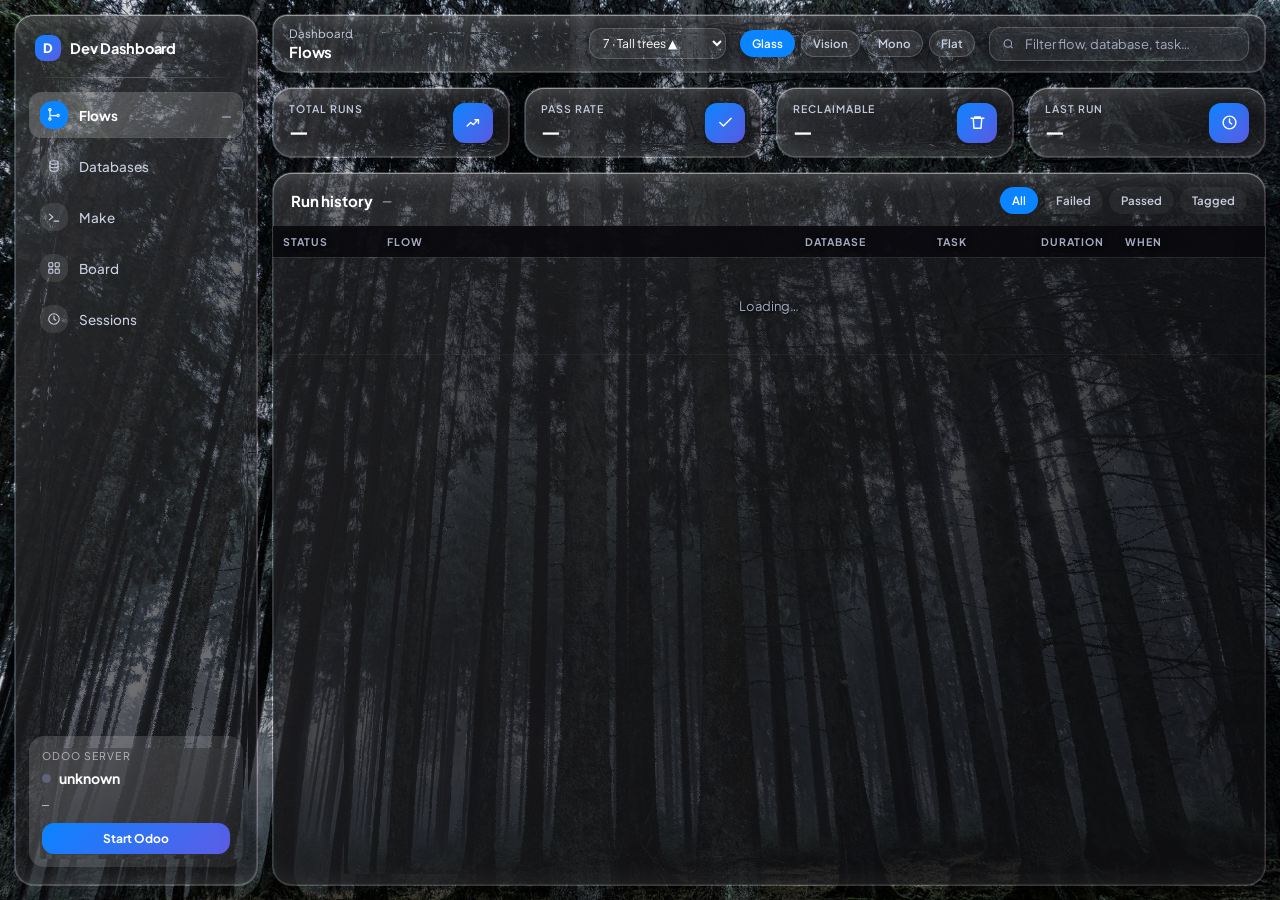
==== commit f023b4e1: "Let the run table show the backdrop too The .82 scrim under the run table made the busiest panel on " ====
--- a/static/vision-lab.html
+++ b/static/vision-lab.html
@@ -307,7 +307,30 @@
   background-color: rgba(255,255,255,.1);
   border-color: rgba(255,255,255,.2);
 }
-:root[data-theme="glass"] .panel .tscroll { background: rgba(8,8,11,.82); }
+/* The run table shows the photograph too. The .82 scrim that used to sit
+   here made the busiest panel on the page read as a black box while every
+   other surface was glass, which is the opposite of the point.
+
+   Dropping it to .40 is only safe because bg7 is dark to begin with (mean
+   luminance 42) — the conditioner's whole job. On a bright backdrop this
+   number has to come back up, so it is tied to the image, not a constant.
+
+   The text-shadow is the insurance. Contrast ratios are computed against a
+   flat background, but a photograph is not flat: a trunk edge passing under
+   a glyph is a local contrast failure the average never sees. A 1px dark
+   shadow puts a dark halo behind every glyph so each one carries its own
+   background with it. */
+:root[data-theme="glass"] .panel .tscroll { background: rgba(8,8,11,.4); }
+:root[data-theme="glass"] table.dense tbody td,
+:root[data-theme="glass"] table.dense thead th {
+  text-shadow: 0 1px 2px rgba(0,0,0,.85), 0 0 6px rgba(0,0,0,.6);
+}
+/* The sticky header still needs to be opaque — rows scroll under it. */
+:root[data-theme="glass"] { --head-bg: rgba(10,10,14,.88); }
+/* Zebra the rows very slightly so the eye keeps the line over busy areas. */
+:root[data-theme="glass"] table.dense tbody tr:nth-child(even) td {
+  background: rgba(255,255,255,.028);
+}
 :root[data-theme="glass"] .navitem,
 :root[data-theme="glass"] .chip,
 :root[data-theme="glass"] .btn,
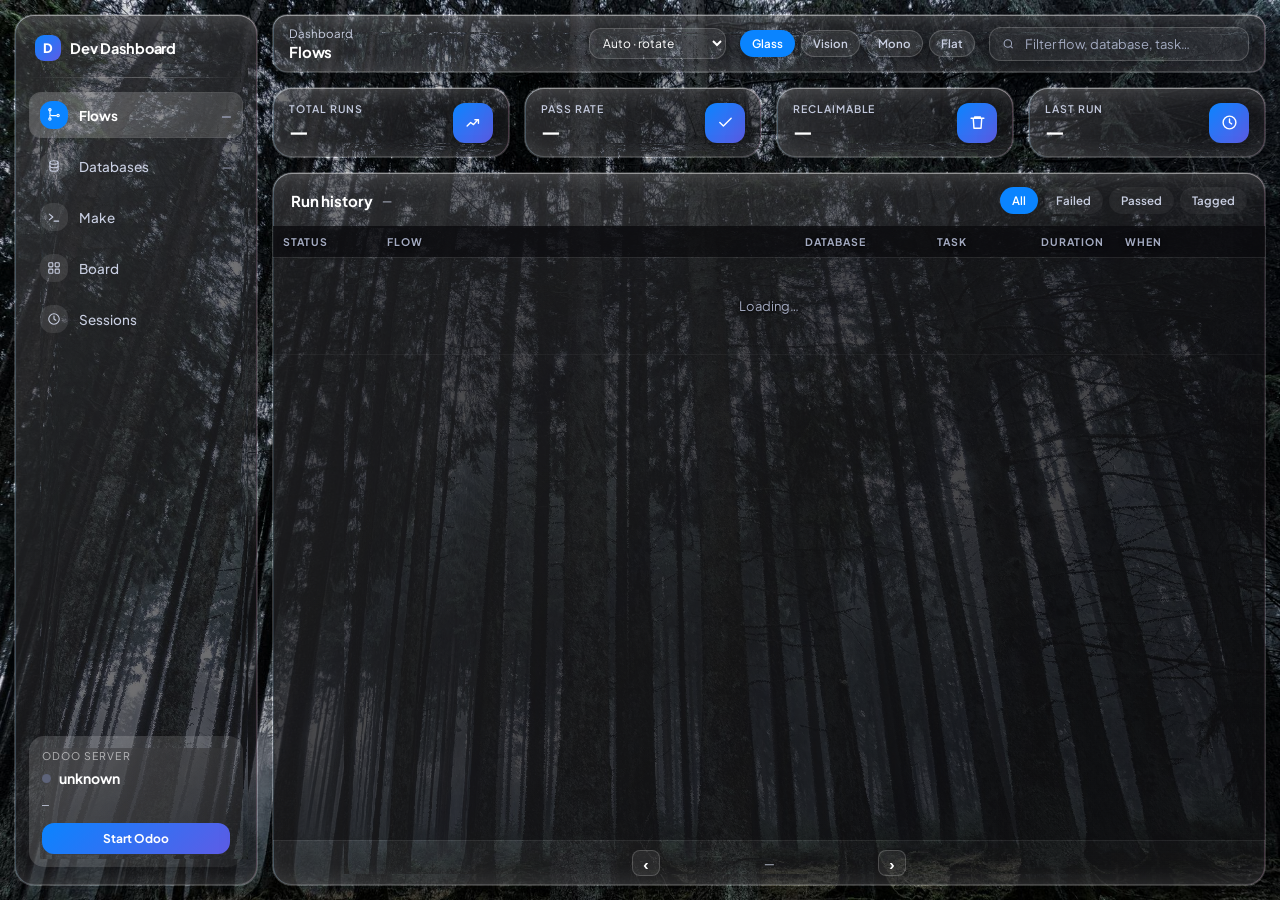
==== commit 78bb5d72: "Page the run history at 20, unblacken the header, rotate the backdrops Three things, and the first t" ====
--- a/static/vision-lab.html
+++ b/static/vision-lab.html
@@ -325,8 +325,14 @@
 :root[data-theme="glass"] table.dense thead th {
   text-shadow: 0 1px 2px rgba(0,0,0,.85), 0 0 6px rgba(0,0,0,.6);
 }
-/* The sticky header still needs to be opaque — rows scroll under it. */
-:root[data-theme="glass"] { --head-bg: rgba(10,10,14,.88); }
+/* The header was near-opaque because rows scrolled under it and would have
+   shown through. Paging at 20 rows removes the scrolling, so it can be glass
+   like everything else.
+
+   Not fully transparent though: 20 rows is a page, but a 900px-tall window
+   only shows about 18 of them, so a couple still travel under the header.
+   .62 hides them without turning the bar back into a black slab. */
+:root[data-theme="glass"] { --head-bg: rgba(10,10,14,.62); }
 /* Zebra the rows very slightly so the eye keeps the line over busy areas. */
 :root[data-theme="glass"] table.dense tbody tr:nth-child(even) td {
   background: rgba(255,255,255,.028);
@@ -548,6 +554,14 @@
   padding: 6px 9px; font: inherit; font-size: 12px; cursor: pointer; outline: 0;
 }
 #bgpick option { background: #10132b; color: #fff; }
+/* The incoming image during a rotation. z-index -1 puts it above the body's
+   own background and below the app, so backdrop-filter still samples it —
+   the glass refracts the new photo as it arrives rather than after. */
+.bgfade {
+  position: fixed; inset: 0; z-index: -1; pointer-events: none;
+  background-size: cover; background-position: center; background-repeat: no-repeat;
+  opacity: 0; transition: opacity 1.1s ease;
+}
 .search svg { width: 14px; height: 14px; stroke: var(--vu-grey-500); fill: none; stroke-width: 2; }
 
 /* ── Stat row ──────────────────────────────────────────────────────────── */
@@ -629,6 +643,21 @@
 .kv dd { margin: 0; overflow-wrap: anywhere; }
 .drawer .acts { display: flex; flex-direction: column; gap: 8px; margin-top: 18px; }
 
+.pager {
+  display: flex; align-items: center; justify-content: center; gap: 14px;
+  padding: 9px 16px; border-top: 1px solid rgba(255,255,255,.07);
+  font-size: 12px; color: var(--vu-text); flex: none;
+}
+.pbtn {
+  width: 28px; height: 26px; line-height: 1; cursor: pointer;
+  font-family: inherit; font-size: 15px; font-weight: 700;
+  color: var(--vu-text-focus); background: rgba(255,255,255,.07);
+  border: 1px solid var(--vu-border-navbar); border-radius: 8px;
+  corner-shape: squircle;
+}
+.pbtn:hover:not(:disabled) { background: rgba(255,255,255,.16); }
+.pbtn:disabled { opacity: .3; cursor: default; }
+#pageinfo { font-variant-numeric: tabular-nums; min-width: 190px; text-align: center; }
 .empty { padding: 40px; text-align: center; color: var(--vu-grey-500); font-size: 13px; }
 .view { display: none; flex: 1; min-height: 0; flex-direction: column; gap: 14px; }
 .view.on { display: flex; }
@@ -722,6 +751,7 @@
       <div class="crumb">Dashboard<b id="crumb">Flows</b></div>
       <div class="grow"></div>
       <select id="bgpick" title="Backdrop">
+        <option value="auto">Auto · rotate</option>
         <option value="bg7">7 · Tall trees ▲</option>
         <option value="bg1">1 · Misty ridge</option>
         <option value="bg2">2 · Fog &amp; conifers</option>
@@ -778,6 +808,11 @@
             <tbody id="runs"><tr><td colspan="6"><div class="empty">Loading…</div></td></tr></tbody>
           </table>
         </div>
+        <div class="pager">
+          <button class="pbtn" id="prev" title="Previous page">‹</button>
+          <span id="pageinfo">—</span>
+          <button class="pbtn" id="next" title="Next page">›</button>
+        </div>
       </div>
     </div>
 
@@ -832,7 +867,8 @@
 const $ = s => document.querySelector(s);
 const api = p => fetch(p).then(r => r.json());
 
-let RUNS = [], FILTER = 'all', Q = '';
+let RUNS = [], FILTER = 'all', Q = '', PAGE = 0;
+const PAGE_SIZE = 20;
 
 /* ── Formatting ─────────────────────────────────────────────────────────── */
 const dur = ms => ms == null ? '—' : ms < 1000 ? ms + ' ms' : (ms / 1000).toFixed(1) + ' s';
@@ -889,10 +925,22 @@
 }
 
 function renderRuns() {
-  const rows = visibleRuns();
-  $('#shown').textContent = rows.length === RUNS.length
+  const all = visibleRuns();
+  const pages = Math.max(1, Math.ceil(all.length / PAGE_SIZE));
+  PAGE = Math.min(PAGE, pages - 1);                    // a filter can shrink the list
+  const from = PAGE * PAGE_SIZE;
+  const rows = all.slice(from, from + PAGE_SIZE);
+
+  $('#shown').textContent = all.length === RUNS.length
     ? RUNS.length + ' loaded'
-    : rows.length + ' of ' + RUNS.length + ' loaded';
+    : all.length + ' of ' + RUNS.length + ' loaded';
+
+  $('#pageinfo').textContent = all.length
+    ? `${from + 1}\u2013${from + rows.length} of ${all.length}   ·   page ${PAGE + 1}/${pages}`
+    : 'nothing to show';
+  $('#prev').disabled = PAGE === 0;
+  $('#next').disabled = PAGE >= pages - 1;
+
   $('#runs').innerHTML = rows.length ? rows.map((r, i) => `
     <tr data-i="${i}">
       <td><span class="st ${stCls(r.status)}"><span class="d"></span><span class="g">${stGly(r.status)}</span>${esc(r.status || 'unknown')}</span></td>
@@ -907,10 +955,12 @@
     tr.onclick = () => {
       $('#runs').querySelectorAll('tr').forEach(x => x.classList.remove('sel'));
       tr.classList.add('sel');
-      openDrawer(rows[+tr.dataset.i]);
+      openDrawer(rows[+tr.dataset.i]);               // index is page-local
     };
   });
 }
+
+const goPage = d => { PAGE += d; renderRuns(); $('.tscroll').scrollTop = 0; };
 
 /* ── Drawer ─────────────────────────────────────────────────────────────── */
 function openDrawer(r) {
@@ -1004,6 +1054,7 @@
     document.querySelectorAll('.chip').forEach(x => x.classList.remove('on'));
     c.classList.add('on');
     FILTER = c.dataset.f;
+    PAGE = 0;
     renderRuns();
   };
 });
@@ -1024,18 +1075,63 @@
 // Backdrop picker. Writing --bg-photo inline on :root overrides the theme's
 // own value, so switching needs no stylesheet surgery.
 const bg = $('#bgpick');
+// The accretion disc is deliberately not in the rotation — it is a different
+// register from the forests and reads as a mistake when it comes round.
+const ROTATION = ['bg1', 'bg2', 'bg3', 'bg4', 'bg5', 'bg6', 'bg7'];
+const ROTATE_MS = 45000;
+let bgTimer = null, bgIdx = ROTATION.indexOf('bg7');
+
 const applyBg = v => document.documentElement.style.setProperty(
   '--bg-photo', v ? `url('/static/bg/${v}.jpg')` : 'none');
+
+/* Crossfade rather than swap. Decoding happens before anything is shown, so
+   a slow image delays the change instead of flashing an empty frame. */
+function fadeTo(name) {
+  const img = new Image();
+  img.onload = () => {
+    const layer = document.createElement('div');
+    layer.className = 'bgfade';
+    layer.style.backgroundImage = `url('/static/bg/${name}.jpg')`;
+    document.body.appendChild(layer);
+    requestAnimationFrame(() => { layer.style.opacity = '1'; });
+    setTimeout(() => { applyBg(name); layer.remove(); }, 1200);
+  };
+  img.onerror = () => applyBg(name);     // worst case, swap without the fade
+  img.src = `/static/bg/${name}.jpg`;
+}
+
+function stopRotate() { clearInterval(bgTimer); bgTimer = null; }
+function startRotate() {
+  stopRotate();
+  bgTimer = setInterval(() => {
+    bgIdx = (bgIdx + 1) % ROTATION.length;
+    fadeTo(ROTATION[bgIdx]);
+  }, ROTATE_MS);
+}
+
+function selectBg(v) {
+  if (v === 'auto') { applyBg(ROTATION[bgIdx]); startRotate(); }
+  else { stopRotate(); applyBg(v); }
+}
+
 bg.onchange = () => {
-  applyBg(bg.value);
+  selectBg(bg.value);
   try { localStorage.setItem('vision-lab-bg', bg.value); } catch {}
 };
 try {
   const saved = localStorage.getItem('vision-lab-bg');
-  if (saved !== null) { bg.value = saved; applyBg(saved); }
-} catch {}
-
-$('#q').addEventListener('input', e => { Q = e.target.value.trim().toLowerCase(); renderRuns(); });
+  bg.value = saved === null ? 'auto' : saved;
+} catch { bg.value = 'auto'; }
+selectBg(bg.value);
+
+$('#q').addEventListener('input', e => { Q = e.target.value.trim().toLowerCase(); PAGE = 0; renderRuns(); });
+$('#prev').onclick = () => goPage(-1);
+$('#next').onclick = () => goPage(1);
+addEventListener('keydown', e => {
+  if (e.target.tagName === 'INPUT' || e.target.tagName === 'SELECT') return;
+  if (e.key === 'ArrowLeft'  && !$('#prev').disabled) goPage(-1);
+  if (e.key === 'ArrowRight' && !$('#next').disabled) goPage(1);
+});
 addEventListener('keydown', e => { if (e.key === 'Escape') closeDrawer(); });
 
 loadRuns();
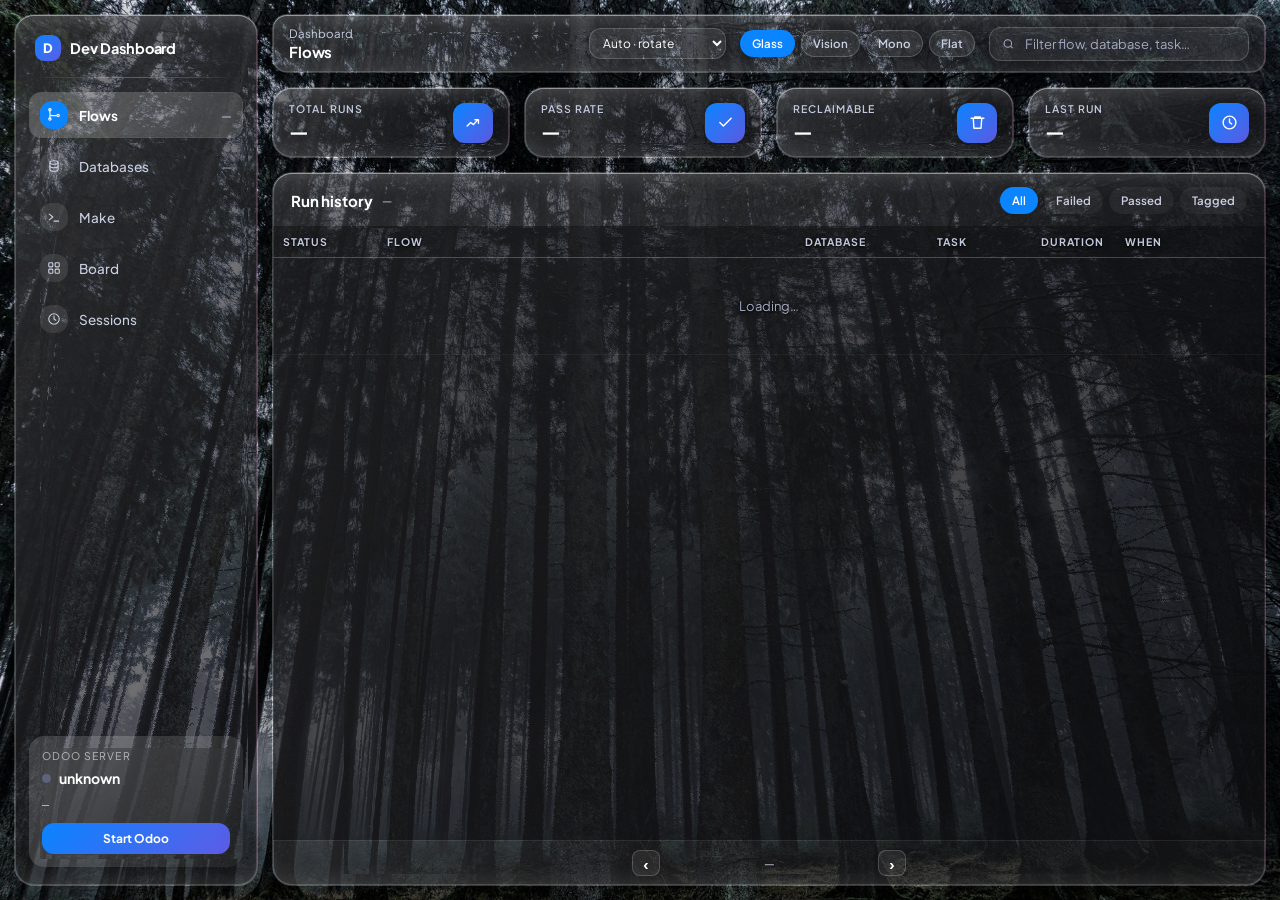
==== commit 493dd940: "Remove the table header's background entirely You were right that it was still black, and lowering t" ====
--- a/static/vision-lab.html
+++ b/static/vision-lab.html
@@ -325,14 +325,23 @@
 :root[data-theme="glass"] table.dense thead th {
   text-shadow: 0 1px 2px rgba(0,0,0,.85), 0 0 6px rgba(0,0,0,.6);
 }
-/* The header was near-opaque because rows scrolled under it and would have
-   shown through. Paging at 20 rows removes the scrolling, so it can be glass
-   like everything else.
-
-   Not fully transparent though: 20 rows is a page, but a 900px-tall window
-   only shows about 18 of them, so a couple still travel under the header.
-   .62 hides them without turning the bar back into a black slab. */
-:root[data-theme="glass"] { --head-bg: rgba(10,10,14,.62); }
+/* The header row was the last black thing on the page, and no alpha fixes
+   it: over a dark photograph even .42 composites to near-black, because the
+   photo behind it is already dark. The background is not the problem — the
+   need for one is.
+
+   It was opaque only because it was sticky, and sticky means rows travel
+   underneath and would show through. At 20 rows a page about two rows ever
+   scroll, so sticky was buying almost nothing and costing the whole look.
+   Dropping it lets the background go to zero: the header is now type on the
+   same glass as everything else, separated by a rule and letterspacing
+   rather than by a slab. */
+:root[data-theme="glass"] table.dense thead th {
+  position: static;
+  background: transparent;
+  border-bottom: 1px solid rgba(255,255,255,.22);
+  color: var(--vu-grey-400);
+}
 /* Zebra the rows very slightly so the eye keeps the line over busy areas. */
 :root[data-theme="glass"] table.dense tbody tr:nth-child(even) td {
   background: rgba(255,255,255,.028);
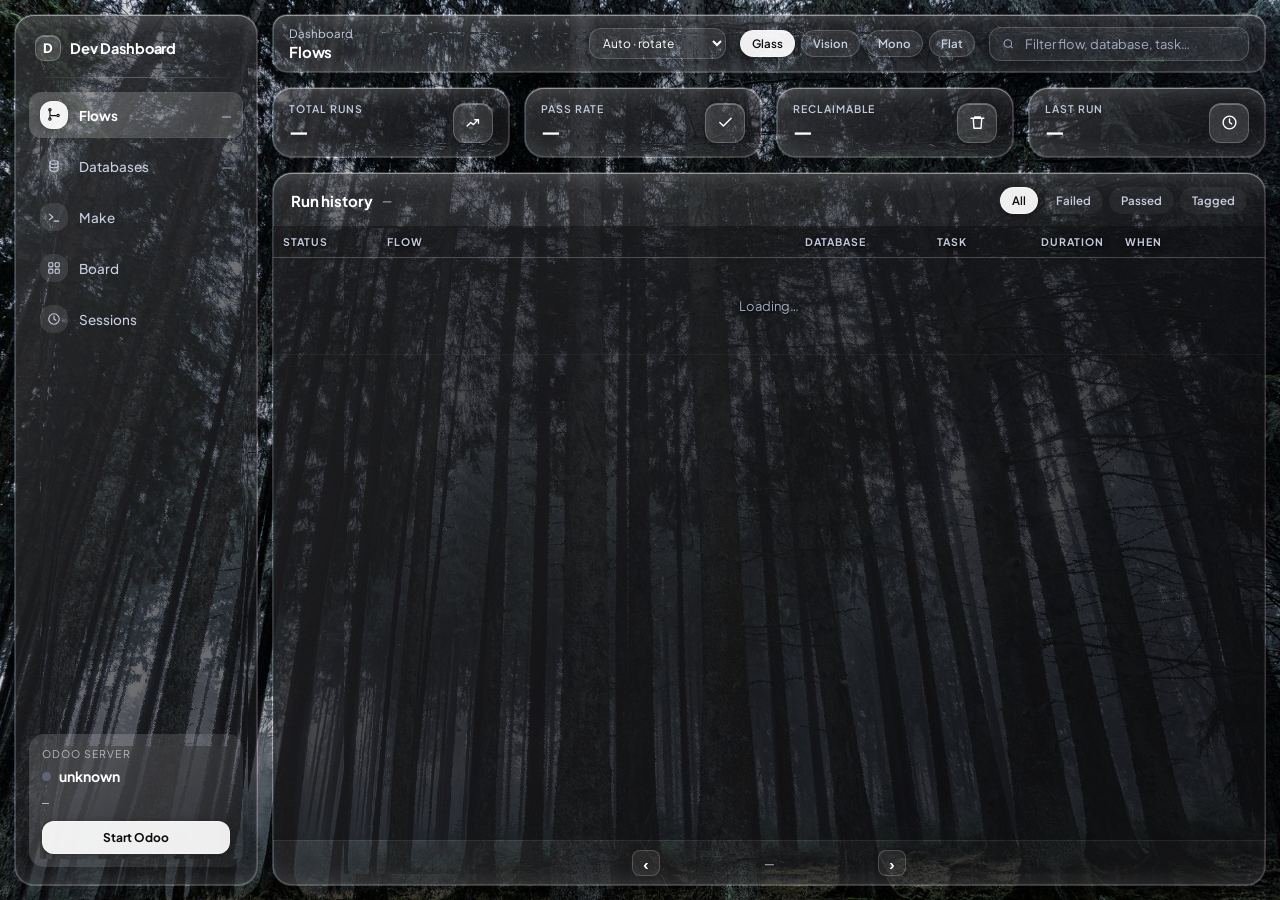
==== commit ad6419e6: "Drop the blue accent; controls go neutral The saturated blue was the last surface on the page not ma" ====
--- a/static/vision-lab.html
+++ b/static/vision-lab.html
@@ -162,10 +162,15 @@
   --vu-body: #08080b;
 
   /* Apple system colours, dark-mode variants. */
-  --vu-brand: #0a84ff;
-  --vu-brand-focus: #409cff;
-  --vu-primary: #5e5ce6;
-  --vu-primary-focus: #7d7aff;
+  /* No accent hue. A saturated blue over a photograph is the one surface
+     left that is not made of glass, and it reads as pasted on. Controls go
+     neutral and colour is spent only where it carries meaning — status.
+     Two registers: things you act on are near-solid white with dark ink,
+     things that are merely decorative stay translucent. */
+  --vu-brand: rgba(255,255,255,.26);
+  --vu-brand-focus: rgba(255,255,255,.34);
+  --vu-primary: rgba(255,255,255,.26);
+  --vu-primary-focus: rgba(255,255,255,.4);
   --on-accent: #ffffff;
 
   --vu-success: #30d158;
@@ -208,11 +213,11 @@
   --g-box:     linear-gradient(126.97deg, rgba(255,255,255,.11) 28.26%, rgba(255,255,255,.055) 91.2%);
   --g-navbar:  linear-gradient(123.64deg, rgba(255,255,255,.02) -22.38%, rgba(255,255,255,.1) 70.38%);
   --g-menu:    linear-gradient(126.97deg, rgba(255,255,255,.16) 28.26%, rgba(255,255,255,.07) 91.2%);
-  --g-primary: linear-gradient(135deg, #0a84ff 0%, #5e5ce6 100%);
+  --g-primary: linear-gradient(135deg, rgba(255,255,255,.2) 0%, rgba(255,255,255,.12) 100%);
   --g-border:  radial-gradient(94.43% 69.43% at 50% 50%, rgba(255,255,255,.6) 0%, rgba(255,255,255,.08) 100%);
 
   --head-bg: rgba(8,10,28,.86);
-  --sel-bg: rgba(10,132,255,.26);
+  --sel-bg: rgba(255,255,255,.14);
 }
 
 /* Saturation is the active ingredient. Blur alone greys the backdrop out;
@@ -351,6 +356,31 @@
 :root[data-theme="glass"] .btn,
 :root[data-theme="glass"] .tag,
 :root[data-theme="glass"] .vbadge { corner-shape: squircle; }
+
+/* Acted on: a white chip with dark ink. Unmistakably selected, and the only
+   thing on the page bright enough to be read as "here". */
+:root[data-theme="glass"] .chip.on,
+:root[data-theme="glass"] #themes .chip.on,
+:root[data-theme="glass"] .btn:not(.ghost),
+:root[data-theme="glass"] .navitem.on .tile {
+  background: rgba(255,255,255,.93);
+  color: #0d0d10;
+  border: 1px solid rgba(255,255,255,.5);
+  box-shadow: 0 2px 10px rgba(0,0,0,.3);
+}
+:root[data-theme="glass"] .navitem.on .tile svg { stroke: #0d0d10; }
+
+/* Decorative: stat tiles and the logo mark stay glass. They label, they are
+   not pressed, and making them white too would give the page four competing
+   bright spots. */
+:root[data-theme="glass"] .stat .icon,
+:root[data-theme="glass"] .brand .mark {
+  background: rgba(255,255,255,.14);
+  border: 1px solid rgba(255,255,255,.22);
+  box-shadow: inset 0 1px 0 rgba(255,255,255,.3);
+  color: #fff;
+}
+:root[data-theme="glass"] .stat .icon svg { stroke: #fff; }
 
 :root[data-theme="glass"] .v14 { background: rgba(255,159,10,.22);  color: #ffc46b; }
 :root[data-theme="glass"] .v17 { background: rgba(10,132,255,.26);  color: #7ab8ff; }
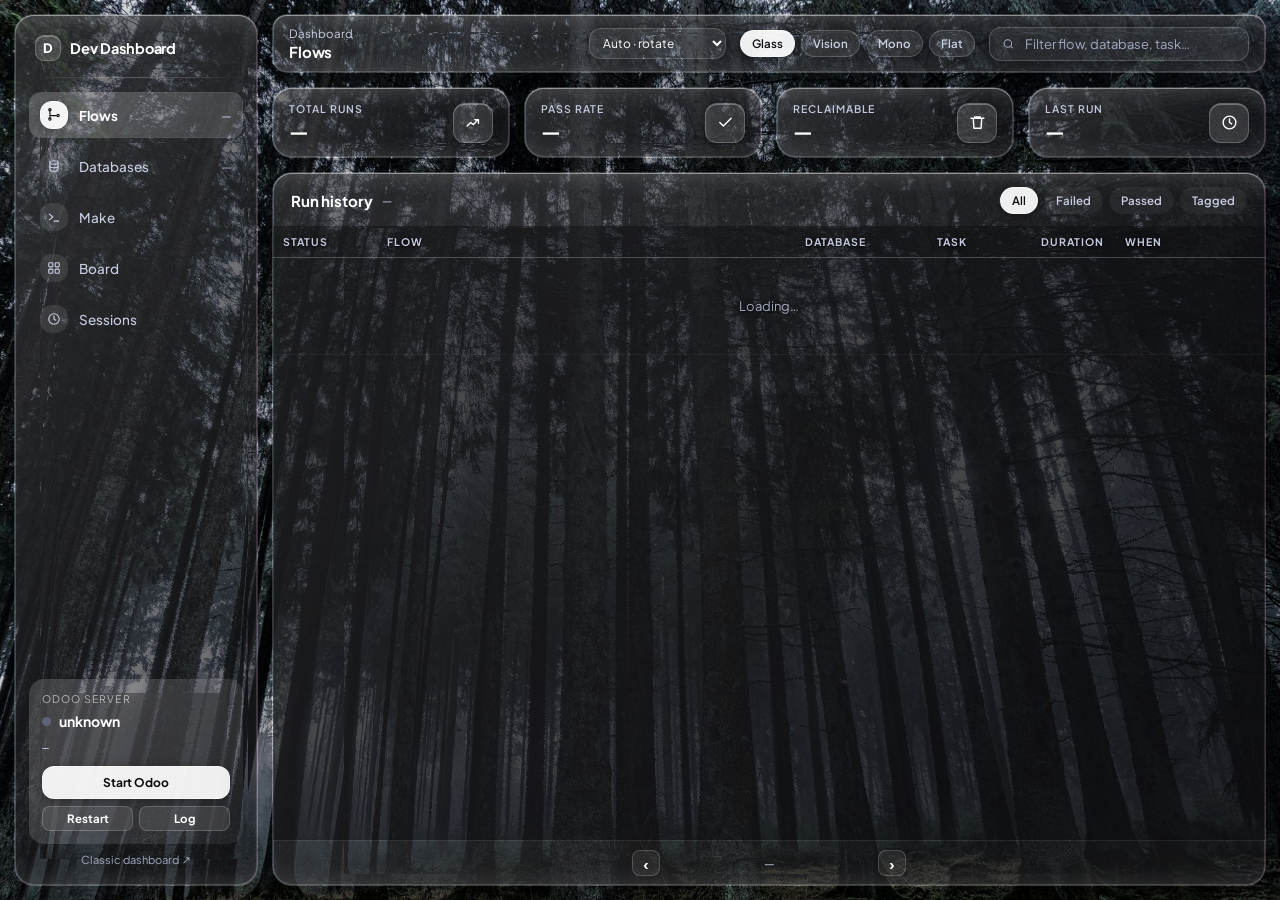
==== commit bc370fe6: "Make the new dashboard the dashboard index.html is now the glass UI; the previous one is preserved v" ====
--- a/static/vision-lab.html
+++ b/static/vision-lab.html
@@ -1,1182 +1,7 @@
 <!DOCTYPE html>
-<html lang="en" data-theme="glass">
-<head>
-<meta charset="UTF-8">
-<meta name="viewport" content="width=device-width, initial-scale=1.0">
-<title>Vision Lab</title>
-<style>
-/* ──────────────────────────────────────────────────────────────────────────
-   Vision UI shell, dense inner components.
-
-   Tokens below are lifted from the real Vision UI React theme source
-   (assets/theme/base/colors.js + borders.js + typography.js), not matched by
-   eye from a screenshot.
-
-   Where this deliberately departs from Vision UI: every inner component.
-   Vision UI is built for a marketing dashboard — six airy rows, 20px radii,
-   60px row heights. This dashboard shows 1,304 runs and 28 databases. Adopting
-   its component density verbatim would show you less per screen than today.
-   So: its shell and its material, our density.
-   ────────────────────────────────────────────────────────────────────────── */
-
-@font-face {
-  font-family: 'Plus Jakarta Sans';
-  src: url('/static/fonts/plus-jakarta-sans.woff2') format('woff2');
-  font-weight: 200 800;
-  font-display: swap;
-}
-
-:root {
-  color-scheme: dark;
-
-  /* ── Vision UI palette ─────────────────────────────────────────────────── */
-  --vu-body: #030c1d;
-  --vu-secondary: #0f1535;
-  --vu-sidenav-btn: #1a1f37;
-
-  --vu-brand: #0075ff;
-  --vu-brand-focus: #3993fe;
-  --vu-primary: #4318ff;
-  --vu-primary-focus: #9f7aea;
-
-  --vu-success: #01b574;
-  --vu-success-focus: #35d28a;
-  --vu-warning: #ffb547;
-  --vu-error: #e31a1a;
-  --vu-error-focus: #ee5d50;
-
-  --vu-text: #a0aec0;
-  --vu-text-focus: #ffffff;
-  --vu-border: #56577a;
-  --vu-border-navbar: rgba(226, 232, 240, .3);
-
-  --vu-grey-400: #a0aec0;
-  --vu-grey-500: #718096;
-  --vu-grey-600: #4a5568;
-  --vu-grey-700: #2d3748;
-
-  /* ── Vision UI gradients, verbatim angles and stops ────────────────────── */
-  --g-cover:  linear-gradient(159.02deg, #0f123b 14.25%, #090d2e 56.45%, #020515 86.14%);
-  --g-card:   linear-gradient(127.09deg, rgba(6,11,40,.94) 19.41%, rgba(10,14,35,.49) 76.65%);
-  --g-box:    linear-gradient(126.97deg, rgba(6,11,40,.74) 28.26%, rgba(10,14,35,.71) 91.2%);
-  --g-navbar: linear-gradient(123.64deg, rgba(255,255,255,0) -22.38%, rgba(255,255,255,.039) 70.38%);
-  --g-menu:   linear-gradient(126.97deg, #05153f 28.26%, #072561 91.2%);
-  --g-primary: linear-gradient(97.89deg, #4318ff 0%, #9f7aea 100%);
-  /* The signature detail: a 1px border brightest at the middle, fading out. */
-  --g-border: radial-gradient(94.43% 69.43% at 50% 50%, rgba(255,255,255,.38) 0%, rgba(255,255,255,0) 100%);
-
-  /* ── Radii, from borders.js ────────────────────────────────────────────── */
-  --r-sm: 4px;
-  --r-md: 8px;
-  --r-btn: 12px;
-  --r-lg: 15px;
-  --r-xl: 20px;
-
-  /* ── Our density scale. This part is not Vision UI. ────────────────────── */
-  --row-h: 34px;
-  --font-ui: 'Plus Jakarta Sans', ui-sans-serif, system-ui, sans-serif;
-  --font-mono: ui-monospace, 'SF Mono', Menlo, Consolas, monospace;
-  --sidebar-w: 244px;
-
-  /* Surfaces that were hardcoded before the themes existed. */
-  --on-accent: #ffffff;        /* ink on an accent fill */
-  --head-bg: #0b1030;          /* sticky table header, must be opaque */
-  --sel-bg: rgba(0,117,255,.16);
-}
-
-/* ──────────────────────────────────────────────────────────────────────────
-   MONOCHROME
-
-   Glass does not need a hue. It needs luminance variation behind it — on a
-   flat black page there is nothing for it to pick up and it reads as a grey
-   box, so --g-cover still ramps #1c1c1e → #000.
-
-   What a hue was quietly doing was carrying pass/fail. Monochrome has one
-   channel left for that, brightness, so it is spent where it matters:
-   failures are pure white and bold, passes are dim grey. Scanning for red
-   among green becomes scanning for bright among dim, which is at least as
-   fast and survives colour blindness. Version badges use the same trick —
-   v19 brightest, v14 dimmest.
-   ────────────────────────────────────────────────────────────────────────── */
-:root[data-theme="mono"] {
-  /* Black and white means no hue. It does not mean no contrast — the first
-     attempt dropped text to #8b8b8b and card fills to 7% white, which reads
-     as washed out rather than crisp. Everything here is pushed back up:
-     brighter text, stronger surfaces, a harder border. */
-  --vu-body: #000000;
-  --vu-secondary: rgba(255,255,255,.08);
-  --vu-sidenav-btn: rgba(255,255,255,.11);
-
-  --vu-brand: #ffffff;
-  --vu-brand-focus: #ffffff;
-  --vu-primary: #ffffff;
-  --vu-primary-focus: #e4e4e4;
-  --on-accent: #000000;
-
-  /* Status keeps its hue. It is the one place colour is doing real work,
-     and desaturating it made the table harder to scan, not cleaner. */
-  --vu-success: #01b574;
-  --vu-success-focus: #35d28a;
-  --vu-warning: #ffb547;
-  --vu-error: #e31a1a;
-  --vu-error-focus: #ee5d50;
-
-  --vu-text: #b4b4b4;
-  --vu-text-focus: #ffffff;
-  --vu-border: rgba(255,255,255,.3);
-  --vu-border-navbar: rgba(255,255,255,.22);
-  --vu-grey-400: #c4c4c4;
-  --vu-grey-500: #8e8e8e;
-  --vu-grey-600: #5a5a5a;
-
-  --g-cover:  linear-gradient(159.02deg, #232326 14.25%, #121214 56.45%, #000000 86.14%);
-  --g-card:   linear-gradient(127.09deg, rgba(255,255,255,.11) 19.41%, rgba(255,255,255,.045) 76.65%);
-  --g-box:    linear-gradient(126.97deg, rgba(255,255,255,.09) 28.26%, rgba(255,255,255,.045) 91.2%);
-  --g-navbar: linear-gradient(123.64deg, rgba(255,255,255,0) -22.38%, rgba(255,255,255,.08) 70.38%);
-  --g-menu:   linear-gradient(126.97deg, rgba(255,255,255,.14) 28.26%, rgba(255,255,255,.06) 91.2%);
-  --g-primary: linear-gradient(97.89deg, #ffffff 0%, #d8d8d8 100%);
-  --g-border: radial-gradient(94.43% 69.43% at 50% 50%, rgba(255,255,255,.7) 0%, rgba(255,255,255,.06) 100%);
-
-  --head-bg: #0d0d0f;
-  --sel-bg: rgba(255,255,255,.16);
-}
-
-/* ──────────────────────────────────────────────────────────────────────────
-   GLASS — the Apple reading of the material.
-
-   Translucency is not a surface treatment, it is a relationship: the glass
-   is nearly colourless and borrows everything from what is behind it. That
-   is why mono failed. Over flat black there is nothing to borrow, so the
-   glass renders as a grey rectangle and you are paying GPU time for it.
-
-   So this theme starts with the backdrop, not the cards: a five-blob colour
-   mesh that gives every panel something to pick up. The cards are a thin
-   white film over it, blurred hard and pushed to 190% saturation, which is
-   what makes the colour behind bloom through instead of going muddy.
-
-   One deliberate exception, from the glass lab: the run table does NOT get
-   the glass treatment. Translucency eats the contrast that 12px monospace
-   depends on. Shell is glass, dense data sits on a scrim.
-   ────────────────────────────────────────────────────────────────────────── */
-:root[data-theme="glass"] {
-  --vu-body: #08080b;
-
-  /* Apple system colours, dark-mode variants. */
-  /* No accent hue. A saturated blue over a photograph is the one surface
-     left that is not made of glass, and it reads as pasted on. Controls go
-     neutral and colour is spent only where it carries meaning — status.
-     Two registers: things you act on are near-solid white with dark ink,
-     things that are merely decorative stay translucent. */
-  --vu-brand: rgba(255,255,255,.26);
-  --vu-brand-focus: rgba(255,255,255,.34);
-  --vu-primary: rgba(255,255,255,.26);
-  --vu-primary-focus: rgba(255,255,255,.4);
-  --on-accent: #ffffff;
-
-  --vu-success: #30d158;
-  --vu-success-focus: #3ee066;
-  --vu-warning: #ff9f0a;
-  --vu-error: #ff453a;
-  --vu-error-focus: #ff6961;
-
-  /* Lifted from #b6bdd4: measured 4.07:1 over the blue blob and 4.16:1
-     over the teal one, both just under the 4.5 AA line. Brightening the
-     text keeps the backdrop as vivid as it is meant to be. */
-  --vu-text: #c9cfe2;
-  --vu-text-focus: #ffffff;
-  --vu-border: rgba(255,255,255,.22);
-  --vu-border-navbar: rgba(255,255,255,.18);
-  --vu-grey-400: #c3c9dd;
-  --vu-grey-500: #a3aac1;
-  --vu-grey-600: #5d6379;
-  --vu-secondary: rgba(255,255,255,.08);
-  --vu-sidenav-btn: rgba(255,255,255,.1);
-
-  /* The backdrop does the colouring. Everything else only borrows from it. */
-  /* The photograph is the BOTTOM layer, not the top. Dropped on top it
-     would simply replace the mesh and the whole theme would go greyscale —
-     this one is monochrome. Underneath, with the colour blobs screen-blended
-     over it, the photo supplies the structure and the mesh supplies the hue.
-
-     Swap it for any image:  --bg-photo: url('/static/bg/your-file.jpg');
-     Set it to `none` and the mesh alone still works. */
-  --bg-photo: url('/static/bg/bg7.jpg');
-
-  /* No mesh. The photograph is the entire backdrop — nothing tinting it,
-     nothing blended over it. The glass borrows whatever the photo gives it,
-     which on a dark forest is near-neutral, and that is the point. Text and
-     status colours are untouched; the only colour removed is the colour that
-     was being injected behind the glass. */
-  --g-cover: var(--bg-photo);
-
-  --g-card:    linear-gradient(127.09deg, rgba(255,255,255,.13) 19.41%, rgba(255,255,255,.05) 76.65%);
-  --g-box:     linear-gradient(126.97deg, rgba(255,255,255,.11) 28.26%, rgba(255,255,255,.055) 91.2%);
-  --g-navbar:  linear-gradient(123.64deg, rgba(255,255,255,.02) -22.38%, rgba(255,255,255,.1) 70.38%);
-  --g-menu:    linear-gradient(126.97deg, rgba(255,255,255,.16) 28.26%, rgba(255,255,255,.07) 91.2%);
-  --g-primary: linear-gradient(135deg, rgba(255,255,255,.2) 0%, rgba(255,255,255,.12) 100%);
-  --g-border:  radial-gradient(94.43% 69.43% at 50% 50%, rgba(255,255,255,.6) 0%, rgba(255,255,255,.08) 100%);
-
-  --head-bg: rgba(8,10,28,.86);
-  --sel-bg: rgba(255,255,255,.14);
-}
-
-/* Saturation is the active ingredient. Blur alone greys the backdrop out;
-   pushing saturation past 100% is what makes the colour bloom through. The
-   two inset strokes are the specular edge — bright along the top where light
-   would catch a curved face, faint along the bottom to read as thickness. */
-:root[data-theme="glass"] .vcard,
-:root[data-theme="glass"] .vbox,
-:root[data-theme="glass"] .topbar {
-  corner-shape: squircle;
-  /* Clear glass, not frosted. No blur anywhere on the chrome — the backdrop
-     reads through sharp, the way the reference's "Regular Glass" does. This
-     also removes the lens/blur conflict outright: with nothing averaging the
-     displacement away, refraction runs at full strength. */
-  backdrop-filter: url(#lens) saturate(118%) brightness(1.04);
-  box-shadow:
-    inset 0 1px 0 rgba(255,255,255,.3),
-    inset 0 -1px 0 rgba(255,255,255,.07),
-    0 14px 44px rgba(0,0,0,.42);
-}
-
-/* Refraction on every surface big enough to show it. Still not the table
-   rows: at 34px tall a rim lens has no middle to leave alone, and it costs a
-   composited layer per row. */
-/* Lens and blur cannot share one chain. Measured on the sidebar, holding
-   everything fixed and moving only the displacement scale:
-
-     url(#lens) alone,  scale 200  ->  23,363 px changed, max diff 157
-     url(#lens) blur(9px),  sc 95  ->   1,500 px changed, max diff  33
-     url(#lens) blur(18px), sc 58  ->       0 px changed, max diff   9
-
-   The blur averages the displacement away — it runs after the lens and
-   destroys exactly the detail the lens just bent. A real implementation
-   avoids this by refracting and blurring in one shader pass, sampling the
-   unblurred source for both.
-
-   The trick here is to separate them in SPACE instead of in the chain. The
-   card itself carries the lens and no blur, so its rim refracts crisply.
-   An inset pseudo-element carries the blur, so the interior is frosted. The
-   rim band between them is where glass actually looks like glass. */
-:root[data-theme="glass"] aside.nav,
-:root[data-theme="glass"] .drawer,
-:root[data-theme="glass"] .topbar,
-:root[data-theme="glass"] .stat,
-:root[data-theme="glass"] .odoo-state {
-  backdrop-filter: url(#lens) saturate(118%) brightness(1.05);
-}
-/* The inset frosted interior is gone. It existed to let a blurred centre
-   coexist with a refracting rim; with clear glass there is no blur to place,
-   so the whole surface refracts and the backdrop stays sharp throughout. */
-
-/* Fresnel: a real edge goes bright because light grazing it reflects rather
-   than passes through. Two stacked inset rings approximate the falloff. */
-:root[data-theme="glass"] .vcard,
-:root[data-theme="glass"] .vbox,
-:root[data-theme="glass"] .topbar {
-  box-shadow:
-    inset 0 1px 0 rgba(255,255,255,.42),
-    inset 0 0 0 1px rgba(255,255,255,.06),
-    inset 1px 0 0 rgba(130,205,255,.2),
-    inset -1px 0 0 rgba(255,150,215,.17),
-    inset 0 -1px 0 rgba(255,255,255,.1),
-    inset 0 -18px 28px -22px rgba(255,255,255,.22),
-    inset 0 18px 28px -22px rgba(255,255,255,.3),
-    0 16px 48px rgba(0,0,0,.44);
-}
-
-/* The exception that keeps the table readable. */
-/* The radial border trick does not survive a translucent fill.
-   .vcard paints the card gradient clipped to padding-box OVER the border
-   gradient clipped to border-box; it only reads as a 1px edge because
-   Vision's fill is 94% opaque and hides the rest. Glass drops that fill to
-   ~10% white, so the white radial bled through the whole card face and the
-   stat labels measured 1.85:1 against white — illegible.
-
-   So glass uses a real border instead, and gets its bright top edge from the
-   inset specular highlight below. One image layer, tint on background-color
-   underneath it. */
-:root[data-theme="glass"] .vcard,
-:root[data-theme="glass"] .vbox,
-:root[data-theme="glass"] .topbar {
-  background-image: var(--g-card);
-  background-clip: padding-box;
-  border-color: rgba(255,255,255,.2);
-}
-:root[data-theme="glass"] .vcard  { background-color: rgba(9,9,12,.62); }
-:root[data-theme="glass"] .vbox   { background-color: rgba(9,9,12,.58); }
-:root[data-theme="glass"] .topbar { background-color: rgba(9,9,12,.5); }
-:root[data-theme="glass"] .navitem.on {
-  background-image: var(--g-card);
-  background-clip: padding-box;
-  background-color: rgba(255,255,255,.1);
-  border-color: rgba(255,255,255,.2);
-}
-/* The run table shows the photograph too. The .82 scrim that used to sit
-   here made the busiest panel on the page read as a black box while every
-   other surface was glass, which is the opposite of the point.
-
-   Dropping it to .40 is only safe because bg7 is dark to begin with (mean
-   luminance 42) — the conditioner's whole job. On a bright backdrop this
-   number has to come back up, so it is tied to the image, not a constant.
-
-   The text-shadow is the insurance. Contrast ratios are computed against a
-   flat background, but a photograph is not flat: a trunk edge passing under
-   a glyph is a local contrast failure the average never sees. A 1px dark
-   shadow puts a dark halo behind every glyph so each one carries its own
-   background with it. */
-:root[data-theme="glass"] .panel .tscroll { background: rgba(8,8,11,.4); }
-:root[data-theme="glass"] table.dense tbody td,
-:root[data-theme="glass"] table.dense thead th {
-  text-shadow: 0 1px 2px rgba(0,0,0,.85), 0 0 6px rgba(0,0,0,.6);
-}
-/* The header row was the last black thing on the page, and no alpha fixes
-   it: over a dark photograph even .42 composites to near-black, because the
-   photo behind it is already dark. The background is not the problem — the
-   need for one is.
-
-   It was opaque only because it was sticky, and sticky means rows travel
-   underneath and would show through. At 20 rows a page about two rows ever
-   scroll, so sticky was buying almost nothing and costing the whole look.
-   Dropping it lets the background go to zero: the header is now type on the
-   same glass as everything else, separated by a rule and letterspacing
-   rather than by a slab. */
-:root[data-theme="glass"] table.dense thead th {
-  position: static;
-  background: transparent;
-  border-bottom: 1px solid rgba(255,255,255,.22);
-  color: var(--vu-grey-400);
-}
-/* Zebra the rows very slightly so the eye keeps the line over busy areas. */
-:root[data-theme="glass"] table.dense tbody tr:nth-child(even) td {
-  background: rgba(255,255,255,.028);
-}
-:root[data-theme="glass"] .navitem,
-:root[data-theme="glass"] .chip,
-:root[data-theme="glass"] .btn,
-:root[data-theme="glass"] .tag,
-:root[data-theme="glass"] .vbadge { corner-shape: squircle; }
-
-/* Acted on: a white chip with dark ink. Unmistakably selected, and the only
-   thing on the page bright enough to be read as "here". */
-:root[data-theme="glass"] .chip.on,
-:root[data-theme="glass"] #themes .chip.on,
-:root[data-theme="glass"] .btn:not(.ghost),
-:root[data-theme="glass"] .navitem.on .tile {
-  background: rgba(255,255,255,.93);
-  color: #0d0d10;
-  border: 1px solid rgba(255,255,255,.5);
-  box-shadow: 0 2px 10px rgba(0,0,0,.3);
-}
-:root[data-theme="glass"] .navitem.on .tile svg { stroke: #0d0d10; }
-
-/* Decorative: stat tiles and the logo mark stay glass. They label, they are
-   not pressed, and making them white too would give the page four competing
-   bright spots. */
-:root[data-theme="glass"] .stat .icon,
-:root[data-theme="glass"] .brand .mark {
-  background: rgba(255,255,255,.14);
-  border: 1px solid rgba(255,255,255,.22);
-  box-shadow: inset 0 1px 0 rgba(255,255,255,.3);
-  color: #fff;
-}
-:root[data-theme="glass"] .stat .icon svg { stroke: #fff; }
-
-:root[data-theme="glass"] .v14 { background: rgba(255,159,10,.22);  color: #ffc46b; }
-:root[data-theme="glass"] .v17 { background: rgba(10,132,255,.26);  color: #7ab8ff; }
-:root[data-theme="glass"] .v19 { background: rgba(191,90,242,.26);  color: #d8a5ff; }
-
-/* ──────────────────────────────────────────────────────────────────────────
-   FLAT — black and white done on its own terms.
-
-   The Mono theme above is Vision UI with the hue removed, and it shows: the
-   big cover gradient that gives the original its depth turns into a grey
-   smear once there is no colour in it. Washes only read as depth when they
-   are tinted.
-
-   So this one drops the device entirely. Flat near-black surfaces, uniform
-   1px hairlines instead of the radial fading border, tighter radii, no
-   gradient anywhere. Different lineage — Linear, Vercel — rather than a
-   drained Vision UI. Status keeps its colour here too.
-   ────────────────────────────────────────────────────────────────────────── */
-:root[data-theme="flat"] {
-  --vu-body: #000000;
-  --vu-secondary: #141414;
-  --vu-sidenav-btn: #1e1e1e;
-
-  --vu-brand: #ffffff;
-  --vu-brand-focus: #ffffff;
-  --vu-primary: #ffffff;
-  --vu-primary-focus: #e4e4e4;
-  --on-accent: #000000;
-
-  --vu-success: #30d158;
-  --vu-success-focus: #30d158;
-  --vu-warning: #ffd60a;
-  --vu-error: #ff453a;
-  --vu-error-focus: #ff453a;
-
-  --vu-text: #a1a1a1;
-  --vu-text-focus: #ffffff;
-  --vu-border: #2a2a2a;
-  --vu-border-navbar: #262626;
-  --vu-grey-400: #c9c9c9;
-  --vu-grey-500: #7d7d7d;
-  --vu-grey-600: #525252;
-
-  /* Flat fills, written as gradients only because the shell expects them. */
-  --g-cover:   linear-gradient(#000000, #000000);
-  --g-card:    linear-gradient(rgba(255,255,255,.035), rgba(255,255,255,.035));
-  --g-box:     linear-gradient(rgba(255,255,255,.05), rgba(255,255,255,.05));
-  --g-navbar:  linear-gradient(rgba(255,255,255,.035), rgba(255,255,255,.035));
-  --g-menu:    linear-gradient(rgba(255,255,255,.07), rgba(255,255,255,.07));
-  --g-primary: linear-gradient(#ffffff, #ffffff);
-  /* A hairline of one weight all the way round, not brightest in the middle. */
-  --g-border:  linear-gradient(rgba(255,255,255,.13), rgba(255,255,255,.13));
-
-  --head-bg: #0b0b0b;
-  --sel-bg: rgba(255,255,255,.1);
-
-  /* Softer corners belong to the glass look; flat wants them tighter. */
-  --r-xl: 12px;
-  --r-lg: 10px;
-  --r-btn: 8px;
-}
-/* Nothing to see through, so the blur is only costing frames. */
-:root[data-theme="flat"] .vcard,
-:root[data-theme="flat"] .vbox,
-:root[data-theme="flat"] .topbar { backdrop-filter: none; }
-:root[data-theme="flat"] .v14 { background: #1c1c1c; color: #9a9a9a; }
-:root[data-theme="flat"] .v17 { background: #2b2b2b; color: #d4d4d4; }
-:root[data-theme="flat"] .v19 { background: #3d3d3d; color: #ffffff; }
-:root[data-theme="flat"] .tag { background: #2b2b2b; color: #e0e0e0; }
-
-/* The glyph stays in the markup but is hidden while status keeps its hue —
-   a dot and a tick side by side say the same thing twice. One rule away if
-   a future theme drops colour again. */
-.st .g { display: none; font-weight: 800; font-size: 13px; line-height: 1; }
-
-/* Version badges still ride brightness — there is no hue to spare and the
-   ordering v19 > v17 > v14 is what the badge is for. */
-:root[data-theme="mono"] .v14 { background: rgba(255,255,255,.1);  color: #a8a8a8; }
-:root[data-theme="mono"] .v17 { background: rgba(255,255,255,.2);  color: #e0e0e0; }
-:root[data-theme="mono"] .v19 { background: rgba(255,255,255,.34); color: #ffffff; }
-:root[data-theme="mono"] .tag { background: rgba(255,255,255,.18); color: #ffffff; }
-
-* { box-sizing: border-box; }
-
-body {
-  margin: 0;
-  min-height: 100vh;
-  font-family: var(--font-ui);
-  font-size: 14px;
-  color: var(--vu-text-focus);
-  background-color: var(--vu-body);
-  background-image: var(--g-cover);
-  background-size: cover;
-  background-position: center;
-  background-repeat: no-repeat;
-  overflow: hidden;
-}
-
-/* ── The card material ─────────────────────────────────────────────────────
-   Two background layers: the card gradient clipped to the padding box, and
-   the radial white gradient clipped to the border box. That paints a 1px
-   border that is bright in the middle and fades at the corners — the thing
-   that makes Vision UI read as Vision UI. */
-.vcard {
-  border: 1px solid transparent;
-  border-radius: var(--r-xl);
-  background-image: var(--g-card), var(--g-border);
-  background-origin: border-box;
-  background-clip: padding-box, border-box;
-  backdrop-filter: blur(60px);
-}
-.vbox {
-  border: 1px solid transparent;
-  border-radius: var(--r-lg);
-  background-image: var(--g-box), var(--g-border);
-  background-origin: border-box;
-  background-clip: padding-box, border-box;
-  backdrop-filter: blur(30px);
-}
-
-/* ── Shell ─────────────────────────────────────────────────────────────── */
-.app { display: flex; height: 100vh; padding: 14px; gap: 14px; }
-
-/* ── Sidebar ───────────────────────────────────────────────────────────── */
-aside.nav {
-  width: var(--sidebar-w);
-  flex: none;
-  display: flex;
-  flex-direction: column;
-  padding: 18px 14px;
-}
-.brand { display: flex; align-items: center; gap: 9px; padding: 2px 6px 16px; }
-.brand .mark {
-  width: 26px; height: 26px; border-radius: 9px;
-  background: var(--g-primary); color: var(--on-accent);
-  display: grid; place-items: center;
-  font-size: 13px; font-weight: 800;
-}
-.brand span { font-weight: 700; font-size: 14.5px; letter-spacing: -.01em; }
-.nav hr { border: 0; height: 1px; margin: 0 0 14px; background: linear-gradient(90deg, transparent, rgba(255,255,255,.25), transparent); }
-
-.navitem {
-  display: flex; align-items: center; gap: 11px;
-  padding: 8px 10px; margin-bottom: 5px;
-  border-radius: var(--r-btn);
-  cursor: pointer; color: var(--vu-text);
-  font-size: 13.5px; font-weight: 500;
-  border: 1px solid transparent;
-  transition: background .14s, color .14s;
-}
-.navitem .tile {
-  width: 28px; height: 28px; flex: none;
-  border-radius: var(--r-btn);
-  background: var(--vu-sidenav-btn);
-  display: grid; place-items: center;
-  transition: background .14s;
-}
-.navitem .tile svg { width: 14px; height: 14px; fill: none; stroke: var(--vu-text); stroke-width: 1.9; stroke-linecap: round; stroke-linejoin: round; }
-.navitem:hover { color: var(--vu-text-focus); background: rgba(255,255,255,.04); }
-.navitem.on {
-  color: var(--vu-text-focus); font-weight: 700;
-  background-image: var(--g-card), var(--g-border);
-  background-origin: border-box; background-clip: padding-box, border-box;
-}
-.navitem.on .tile { background: var(--vu-brand); }
-.navitem.on .tile svg { stroke: var(--on-accent); }
-.navitem .count { margin-left: auto; font-size: 11px; color: var(--vu-grey-500); font-variant-numeric: tabular-nums; }
-
-/* Odoo state, promoted out of the corner. It is the thing you most often
-   open this dashboard to check. */
-.odoo-state { position: relative; margin-top: auto; padding: 13px; border-radius: var(--r-lg); background: var(--g-menu); }
-.odoo-state .lbl { font-size: 10.5px; letter-spacing: .1em; text-transform: uppercase; color: rgba(255,255,255,.6); }
-.odoo-state .val { display: flex; align-items: center; gap: 8px; margin: 7px 0 11px; font-weight: 700; font-size: 14px; }
-.odoo-state .db { font-family: var(--font-mono); font-size: 11.5px; color: var(--vu-grey-400); font-weight: 400; }
-.dot { width: 9px; height: 9px; border-radius: 50%; flex: none; }
-.dot.up { background: var(--vu-success); box-shadow: 0 0 0 3px rgba(1,181,116,.22); }
-.dot.down { background: var(--vu-grey-600); }
-.btn {
-  border: 0; cursor: pointer; font-family: inherit; font-weight: 700; font-size: 12px;
-  padding: 8px 12px; border-radius: var(--r-btn); color: var(--on-accent); width: 100%;
-  background: var(--g-primary);
-}
-.btn.ghost { background: rgba(255,255,255,.08); border: 1px solid var(--vu-border-navbar); }
-
-/* ── Main column ───────────────────────────────────────────────────────── */
-main { flex: 1; min-width: 0; display: flex; flex-direction: column; gap: 14px; }
-
-.topbar {
-  position: relative;
-  display: flex; align-items: center; gap: 14px;
-  padding: 11px 16px; border-radius: var(--r-lg);
-  background-image: var(--g-navbar), var(--g-border);
-  background-origin: border-box; background-clip: padding-box, border-box;
-  border: 1px solid transparent;
-  backdrop-filter: blur(20px);
-}
-.crumb { font-size: 11.5px; color: var(--vu-text); }
-.crumb b { color: var(--vu-text-focus); font-size: 15px; display: block; margin-top: 1px; font-weight: 700; letter-spacing: -.01em; }
-.grow { flex: 1; }
-.search {
-  display: flex; align-items: center; gap: 8px;
-  background: var(--vu-secondary); border: 1px solid var(--vu-border-navbar);
-  border-radius: var(--r-btn); padding: 7px 12px; width: 260px;
-}
-.search input { background: none; border: 0; outline: 0; color: #fff; font-family: inherit; font-size: 13px; width: 100%; }
-.search input::placeholder { color: var(--vu-grey-500); }
-#bgpick {
-  background: var(--vu-secondary); color: var(--vu-text-focus);
-  border: 1px solid var(--vu-border-navbar); border-radius: var(--r-btn);
-  padding: 6px 9px; font: inherit; font-size: 12px; cursor: pointer; outline: 0;
-}
-#bgpick option { background: #10132b; color: #fff; }
-/* The incoming image during a rotation. z-index -1 puts it above the body's
-   own background and below the app, so backdrop-filter still samples it —
-   the glass refracts the new photo as it arrives rather than after. */
-.bgfade {
-  position: fixed; inset: 0; z-index: -1; pointer-events: none;
-  background-size: cover; background-position: center; background-repeat: no-repeat;
-  opacity: 0; transition: opacity 1.1s ease;
-}
-.search svg { width: 14px; height: 14px; stroke: var(--vu-grey-500); fill: none; stroke-width: 2; }
-
-/* ── Stat row ──────────────────────────────────────────────────────────── */
-.stats { display: grid; grid-template-columns: repeat(4, 1fr); gap: 14px; }
-.stat { position: relative; padding: 14px 16px; display: flex; align-items: center; gap: 12px; }
-.stat .k { font-size: 10.5px; letter-spacing: .09em; text-transform: uppercase; color: var(--vu-grey-400); white-space: nowrap; font-weight: 600; }
-.stat .v { font-size: 20px; font-weight: 700; letter-spacing: -.02em; margin-top: 3px; font-variant-numeric: tabular-nums; }
-.stat .v small { font-size: 11.5px; font-weight: 500; color: var(--vu-text); margin-left: 5px; letter-spacing: 0; }
-.stat .icon { margin-left: auto; width: 40px; height: 40px; border-radius: var(--r-btn); background: var(--g-primary); display: grid; place-items: center; flex: none; }
-.stat .icon svg { width: 17px; height: 17px; stroke: var(--on-accent); fill: none; stroke-width: 2; stroke-linecap: round; stroke-linejoin: round; }
-
-/* ── Panel + dense table ───────────────────────────────────────────────── */
-.panel { flex: 1; min-height: 0; display: flex; flex-direction: column; overflow: hidden; }
-.panel > header { display: flex; align-items: center; gap: 10px; padding: 14px 18px 12px; }
-.panel > header h2 { margin: 0; font-size: 15px; font-weight: 700; letter-spacing: -.01em; }
-.panel > header .sub { font-size: 11.5px; color: var(--vu-text); }
-
-.chips { display: flex; gap: 6px; }
-.chip {
-  font-size: 11.5px; font-weight: 600; padding: 5px 11px; border-radius: 999px; cursor: pointer;
-  color: var(--vu-text); background: rgba(255,255,255,.05); border: 1px solid transparent;
-}
-.chip.on { color: var(--on-accent); background: var(--vu-brand); }
-/* The topbar's own highlight gradient runs straight under these, so the
-   inactive ones need more than the panel chips to stay legible. */
-#themes .chip { background: rgba(255,255,255,.09); border-color: var(--vu-border-navbar); }
-#themes .chip.on { background: var(--vu-brand); border-color: transparent; }
-
-.tscroll { flex: 1; min-height: 0; overflow: auto; }
-table.dense { width: 100%; border-collapse: collapse; }
-table.dense thead th {
-  position: sticky; top: 0; z-index: 2;
-  background: var(--head-bg);
-  text-align: left; font-size: 10.5px; letter-spacing: .09em; text-transform: uppercase;
-  color: var(--vu-grey-500); font-weight: 700;
-  padding: 9px 10px; border-bottom: 1px solid rgba(255,255,255,.08);
-  white-space: nowrap;
-}
-table.dense tbody td {
-  padding: 0 10px; height: var(--row-h);
-  border-bottom: 1px solid rgba(255,255,255,.045);
-  font-size: 12.5px; white-space: nowrap;
-}
-table.dense tbody tr { cursor: pointer; }
-table.dense tbody tr:hover td { background: rgba(255,255,255,.045); }
-table.dense tbody tr.sel td { background: var(--sel-bg); }
-.mono { font-family: var(--font-mono); font-size: 12px; }
-.muted { color: var(--vu-text); }
-.num { text-align: right; font-variant-numeric: tabular-nums; }
-
-/* Status as a dot plus a word. A full pill per row, as Vision UI would do,
-   costs ~90px of horizontal space 1,304 times over and reads no faster. */
-.st { display: inline-flex; align-items: center; gap: 7px; font-weight: 600; font-size: 12px; }
-.st .d { width: 7px; height: 7px; border-radius: 50%; }
-.st.pass { color: var(--vu-success-focus); } .st.pass .d { background: var(--vu-success); }
-.st.fail { color: var(--vu-error-focus); }   .st.fail .d { background: var(--vu-error-focus); }
-.st.unk  { color: var(--vu-grey-500); }      .st.unk .d  { background: var(--vu-grey-600); }
-
-.tag { font-size: 10px; font-weight: 700; padding: 2px 7px; border-radius: 999px; background: rgba(255,181,71,.16); color: var(--vu-warning); }
-.vbadge { font-size: 10px; font-weight: 800; padding: 2px 7px; border-radius: var(--r-sm); font-family: var(--font-mono); }
-.v14 { background: rgba(255,181,71,.16); color: var(--vu-warning); }
-.v17 { background: rgba(0,117,255,.18); color: #6fb1ff; }
-.v19 { background: rgba(159,122,234,.2); color: var(--vu-primary-focus); }
-
-/* ── Detail drawer ─────────────────────────────────────────────────────────
-   An overlay, not a third column. The old layout reserved ~40% of the width
-   for a pane that said "select a run" until you did. */
-.drawer {
-  position: fixed; top: 14px; right: 14px; bottom: 14px; width: 400px;
-  padding: 18px; overflow-y: auto; z-index: 40;
-  transform: translateX(calc(100% + 20px));
-  transition: transform .26s cubic-bezier(.4, 0, .2, 1);
-}
-.drawer.open { transform: none; }
-.drawer h3 { margin: 0 0 3px; font-size: 15px; font-weight: 700; overflow-wrap: anywhere; }
-.drawer .close { position: absolute; top: 14px; right: 16px; cursor: pointer; color: var(--vu-grey-500); font-size: 18px; line-height: 1; }
-.kv { display: grid; grid-template-columns: 96px 1fr; gap: 7px 12px; margin: 16px 0; font-size: 12.5px; }
-.kv dt { color: var(--vu-grey-500); }
-.kv dd { margin: 0; overflow-wrap: anywhere; }
-.drawer .acts { display: flex; flex-direction: column; gap: 8px; margin-top: 18px; }
-
-.pager {
-  display: flex; align-items: center; justify-content: center; gap: 14px;
-  padding: 9px 16px; border-top: 1px solid rgba(255,255,255,.07);
-  font-size: 12px; color: var(--vu-text); flex: none;
-}
-.pbtn {
-  width: 28px; height: 26px; line-height: 1; cursor: pointer;
-  font-family: inherit; font-size: 15px; font-weight: 700;
-  color: var(--vu-text-focus); background: rgba(255,255,255,.07);
-  border: 1px solid var(--vu-border-navbar); border-radius: 8px;
-  corner-shape: squircle;
-}
-.pbtn:hover:not(:disabled) { background: rgba(255,255,255,.16); }
-.pbtn:disabled { opacity: .3; cursor: default; }
-#pageinfo { font-variant-numeric: tabular-nums; min-width: 190px; text-align: center; }
-.empty { padding: 40px; text-align: center; color: var(--vu-grey-500); font-size: 13px; }
-.view { display: none; flex: 1; min-height: 0; flex-direction: column; gap: 14px; }
-.view.on { display: flex; }
-
-::-webkit-scrollbar { width: 7px; height: 7px; }
-::-webkit-scrollbar-track { background: transparent; }
-::-webkit-scrollbar-thumb { background: rgba(255,255,255,.14); border-radius: 4px; }
-</style>
-</head>
-<body>
-
-<!-- Edge lens with chromatic aberration.
-
-     The ramps are no longer linear. Evenly spaced stops bend the whole panel
-     a little; these hold neutral 128 across the middle 74% and swing hard in
-     the outer 13%, so the distortion concentrates at the rim where a real
-     lens puts it.
-
-     The three displacement passes are the aberration: red refracts further
-     than blue through real glass, so each channel is displaced by a slightly
-     different scale and recombined. That coloured fringe at the edge is what
-     separates "blurred" from "glass" at close range, and it is the one thing
-     the WebGL libraries have that a plain blur cannot fake.
-     -->
-<svg width="0" height="0" style="position:absolute" aria-hidden="true">
-  <!-- The filter region must match the element exactly. With x="-15%"
-       width="130%" the gradient map is stretched 15% beyond each edge,
-       so the ramp zone falls outside the element and every visible pixel
-       sits in the neutral 128 middle — measured as 0 changed pixels. -->
-  <filter id="lens" x="0%" y="0%" width="100%" height="100%" color-interpolation-filters="sRGB">
-    <feImage result="mx" preserveAspectRatio="none" href="data:image/svg+xml;utf8,<svg xmlns='http://www.w3.org/2000/svg' width='400' height='300'><defs><linearGradient id='h' x1='0' x2='1'><stop offset='0' stop-color='rgb(8,128,128)'/><stop offset='0.05' stop-color='rgb(74,128,128)'/><stop offset='0.13' stop-color='rgb(128,128,128)'/><stop offset='0.87' stop-color='rgb(128,128,128)'/><stop offset='0.95' stop-color='rgb(182,128,128)'/><stop offset='1' stop-color='rgb(248,128,128)'/></linearGradient></defs><rect width='400' height='300' fill='url(%23h)'/></svg>"/>
-    <feImage result="my" preserveAspectRatio="none" href="data:image/svg+xml;utf8,<svg xmlns='http://www.w3.org/2000/svg' width='400' height='300'><defs><linearGradient id='v' x1='0' y1='0' x2='0' y2='1'><stop offset='0' stop-color='rgb(128,8,128)'/><stop offset='0.05' stop-color='rgb(128,74,128)'/><stop offset='0.13' stop-color='rgb(128,128,128)'/><stop offset='0.87' stop-color='rgb(128,128,128)'/><stop offset='0.95' stop-color='rgb(128,182,128)'/><stop offset='1' stop-color='rgb(128,248,128)'/></linearGradient></defs><rect width='400' height='300' fill='url(%23v)'/></svg>"/>
-    <feComposite in="mx" in2="my" operator="arithmetic" k1="0" k2="1" k3="1" k4="-0.5" result="map"/>
-
-    <!-- One displacement pass, not three.
-
-         The textbook way to fake chromatic aberration is to displace R, G and
-         B by different scales and recombine them with feColorMatrix plus
-         feComposite. Inside backdrop-filter that chain is a silent no-op in
-         Chrome 149: verified by holding the chain fixed and moving only the
-         scale, 150/126/102 against 0, which changed exactly 1 pixel of
-         1.3 million. The same map with a single feDisplacementMap works
-         fine, so it is the multi-pass recombination that fails, not the
-         displacement or the map.
-
-         So the refraction is one pass, and the colour fringe is faked with a
-         CSS rim gradient below. Cheaper, and at a 1px edge indistinguishable. -->
-    <feDisplacementMap in="SourceGraphic" in2="map" xChannelSelector="R" yChannelSelector="G" scale="120"/>
-  </filter>
-</svg>
-
-<div class="app">
-
-  <!-- ── Sidebar ─────────────────────────────────────────────────────────── -->
-  <aside class="nav vcard">
-    <div class="brand"><div class="mark">D</div><span>Dev Dashboard</span></div>
-    <hr>
-
-    <div class="navitem on" data-view="flows">
-      <div class="tile"><svg viewBox="0 0 24 24"><path d="M5 4v6a3 3 0 003 3h8"/><circle cx="5" cy="3" r="2"/><circle cx="19" cy="13" r="2"/><circle cx="5" cy="19" r="2"/><path d="M5 13v4"/></svg></div>
-      Flows <span class="count" id="n-flows">—</span>
-    </div>
-    <div class="navitem" data-view="databases">
-      <div class="tile"><svg viewBox="0 0 24 24"><ellipse cx="12" cy="6" rx="7" ry="3"/><path d="M5 6v12c0 1.7 3.1 3 7 3s7-1.3 7-3V6"/><path d="M5 12c0 1.7 3.1 3 7 3s7-1.3 7-3"/></svg></div>
-      Databases <span class="count" id="n-dbs">—</span>
-    </div>
-    <div class="navitem" data-view="soon" data-name="Make">
-      <div class="tile"><svg viewBox="0 0 24 24"><path d="M4 17l6-5-6-5"/><path d="M12 19h8"/></svg></div>
-      Make
-    </div>
-    <div class="navitem" data-view="soon" data-name="Board">
-      <div class="tile"><svg viewBox="0 0 24 24"><rect x="3" y="3" width="7" height="7" rx="1.5"/><rect x="14" y="3" width="7" height="7" rx="1.5"/><rect x="3" y="14" width="7" height="7" rx="1.5"/><rect x="14" y="14" width="7" height="7" rx="1.5"/></svg></div>
-      Board
-    </div>
-    <div class="navitem" data-view="soon" data-name="Sessions">
-      <div class="tile"><svg viewBox="0 0 24 24"><circle cx="12" cy="12" r="9"/><path d="M12 7v5l3 2"/></svg></div>
-      Sessions
-    </div>
-
-    <div class="odoo-state">
-      <div class="lbl">Odoo server</div>
-      <div class="val"><span class="dot down" id="odoo-dot"></span><span id="odoo-txt">checking…</span></div>
-      <div class="db" id="odoo-db">—</div>
-      <button class="btn" style="margin-top:11px" id="odoo-btn">Start Odoo</button>
-    </div>
-  </aside>
-
-  <!-- ── Main ────────────────────────────────────────────────────────────── -->
-  <main>
-    <div class="topbar">
-      <div class="crumb">Dashboard<b id="crumb">Flows</b></div>
-      <div class="grow"></div>
-      <select id="bgpick" title="Backdrop">
-        <option value="auto">Auto · rotate</option>
-        <option value="bg7">7 · Tall trees ▲</option>
-        <option value="bg1">1 · Misty ridge</option>
-        <option value="bg2">2 · Fog &amp; conifers</option>
-        <option value="bg3">3 · Snow canopy</option>
-        <option value="bg4">4 · Snow forest</option>
-        <option value="bg5">5 · Clouds</option>
-        <option value="bg6">6 · Dead trees</option>
-        <option value="backdrop">Accretion disc</option>
-        <option value="">Mesh only</option>
-      </select>
-      <div class="chips" id="themes">
-        <div class="chip on" data-t="glass">Glass</div>
-        <div class="chip" data-t="vision">Vision</div>
-        <div class="chip" data-t="mono">Mono</div>
-        <div class="chip" data-t="flat">Flat</div>
-      </div>
-      <div class="search">
-        <svg viewBox="0 0 24 24"><circle cx="11" cy="11" r="7"/><path d="M20 20l-3.5-3.5"/></svg>
-        <input id="q" placeholder="Filter flow, database, task…">
-      </div>
-    </div>
-
-    <!-- ── Flows view ────────────────────────────────────────────────────── -->
-    <div class="view on" id="v-flows">
-      <div class="stats">
-        <div class="stat vcard"><div><div class="k">Total runs</div><div class="v" id="s-total">—</div></div>
-          <div class="icon"><svg viewBox="0 0 24 24"><path d="M3 17l5-5 4 3 6-7"/><path d="M14 8h5v5"/></svg></div></div>
-        <div class="stat vcard"><div><div class="k">Pass rate</div><div class="v" id="s-rate">—</div></div>
-          <div class="icon"><svg viewBox="0 0 24 24"><path d="M20 6L9 17l-5-5"/></svg></div></div>
-        <div class="stat vcard"><div><div class="k">Reclaimable</div><div class="v" id="s-tag">—</div></div>
-          <div class="icon"><svg viewBox="0 0 24 24"><path d="M3 6h18M8 6V4h8v2M6 6l1 14h10l1-14"/></svg></div></div>
-        <div class="stat vcard"><div><div class="k">Last run</div><div class="v" id="s-last">—</div></div>
-          <div class="icon"><svg viewBox="0 0 24 24"><circle cx="12" cy="12" r="9"/><path d="M12 7v5l3 2"/></svg></div></div>
-      </div>
-
-      <div class="panel vcard">
-        <header>
-          <h2>Run history</h2>
-          <span class="sub" id="shown">—</span>
-          <div class="grow"></div>
-          <div class="chips" id="filters">
-            <div class="chip on" data-f="all">All</div>
-            <div class="chip" data-f="failed">Failed</div>
-            <div class="chip" data-f="passed">Passed</div>
-            <div class="chip" data-f="tagged">Tagged</div>
-          </div>
-        </header>
-        <div class="tscroll">
-          <table class="dense">
-            <thead><tr>
-              <th style="width:104px">Status</th><th>Flow</th><th style="width:132px">Database</th>
-              <th style="width:104px">Task</th><th style="width:84px" class="num">Duration</th><th style="width:150px">When</th>
-            </tr></thead>
-            <tbody id="runs"><tr><td colspan="6"><div class="empty">Loading…</div></td></tr></tbody>
-          </table>
-        </div>
-        <div class="pager">
-          <button class="pbtn" id="prev" title="Previous page">‹</button>
-          <span id="pageinfo">—</span>
-          <button class="pbtn" id="next" title="Next page">›</button>
-        </div>
-      </div>
-    </div>
-
-    <!-- ── Databases view ────────────────────────────────────────────────── -->
-    <div class="view" id="v-databases">
-      <div class="stats" style="grid-template-columns:repeat(4,1fr)">
-        <div class="stat vcard"><div><div class="k">Active database</div><div class="v mono" id="d-active" style="font-size:15px">—</div></div>
-          <div class="icon"><svg viewBox="0 0 24 24"><path d="M20 6L9 17l-5-5"/></svg></div></div>
-        <div class="stat vcard"><div><div class="k">Total</div><div class="v" id="d-total">—</div></div>
-          <div class="icon"><svg viewBox="0 0 24 24"><ellipse cx="12" cy="6" rx="7" ry="3"/><path d="M5 6v12c0 1.7 3.1 3 7 3s7-1.3 7-3V6"/></svg></div></div>
-        <div class="stat vcard"><div><div class="k">By version</div><div class="v" id="d-ver" style="font-size:14px">—</div></div>
-          <div class="icon"><svg viewBox="0 0 24 24"><path d="M4 7h16M4 12h16M4 17h10"/></svg></div></div>
-        <div class="stat vcard"><div><div class="k">Odoo</div><div class="v" id="d-state" style="font-size:15px">—</div></div>
-          <div class="icon"><svg viewBox="0 0 24 24"><path d="M12 3v9"/><path d="M6.5 6.5a8 8 0 1011 0"/></svg></div></div>
-      </div>
-
-      <div class="panel vcard">
-        <header>
-          <h2>PostgreSQL databases</h2>
-          <span class="sub">Click a row to switch Odoo's active database</span>
-        </header>
-        <div class="tscroll">
-          <table class="dense">
-            <thead><tr>
-              <th style="width:44px">Ver</th><th>Database</th><th style="width:150px">Addons profile</th><th style="width:120px"></th>
-            </tr></thead>
-            <tbody id="dbs"><tr><td colspan="4"><div class="empty">Loading…</div></td></tr></tbody>
-          </table>
-        </div>
-      </div>
-    </div>
-
-    <div class="view" id="v-soon">
-      <div class="panel vcard"><div class="empty" id="soon-txt">Not rebuilt in this prototype yet.</div></div>
-    </div>
-  </main>
-</div>
-
-<!-- ── Run detail drawer ───────────────────────────────────────────────────── -->
-<div class="drawer vcard" id="drawer">
-  <div class="close" onclick="closeDrawer()">✕</div>
-  <h3 id="dr-name">—</h3>
-  <div class="st" id="dr-status"><span class="d"></span><span class="g"></span><span></span></div>
-  <dl class="kv" id="dr-kv"></dl>
-  <div class="acts">
-    <button class="btn" id="dr-trace">Open trace</button>
-    <button class="btn ghost" id="dr-tag">Tag safe to delete</button>
-  </div>
-</div>
-
-<script>
-const $ = s => document.querySelector(s);
-const api = p => fetch(p).then(r => r.json());
-
-let RUNS = [], FILTER = 'all', Q = '', PAGE = 0;
-const PAGE_SIZE = 20;
-
-/* ── Formatting ─────────────────────────────────────────────────────────── */
-const dur = ms => ms == null ? '—' : ms < 1000 ? ms + ' ms' : (ms / 1000).toFixed(1) + ' s';
-const ago = iso => {
-  if (!iso) return '—';
-  const s = (Date.now() - new Date(iso)) / 1000;
-  if (s < 60) return 'just now';
-  if (s < 3600) return Math.floor(s / 60) + 'm ago';
-  if (s < 86400) return Math.floor(s / 3600) + 'h ago';
-  const d = Math.floor(s / 86400);
-  return d < 30 ? d + 'd ago' : new Date(iso).toLocaleDateString();
-};
-const esc = s => String(s ?? '').replace(/[&<>"]/g, c => ({ '&': '&amp;', '<': '&lt;', '>': '&gt;', '"': '&quot;' }[c]));
-const stCls = s => s === 'passed' ? 'pass' : s === 'failed' ? 'fail' : 'unk';
-// Monochrome has no hue to spend on status, so it uses these instead.
-const stGly = s => s === 'passed' ? '\u2713' : s === 'failed' ? '\u2715' : '\u00b7';
-
-/* ── Flows ──────────────────────────────────────────────────────────────── */
-async function loadRuns() {
-  const d = await api('/api/flow-runs?limit=200');   // server caps limit at 200
-  RUNS = d.runs || [];
-  $('#s-total').innerHTML = (d.total ?? RUNS.length).toLocaleString();
-  $('#n-flows').textContent = (d.total ?? RUNS.length).toLocaleString();
-
-  const known = RUNS.filter(r => r.status === 'passed' || r.status === 'failed');
-  const pass = known.filter(r => r.status === 'passed').length;
-  $('#s-rate').innerHTML = known.length
-    ? Math.round(100 * pass / known.length) + '%<small>last ' + known.length + '</small>'
-    : '—';
-  $('#s-last').innerHTML = RUNS.length ? ago(RUNS[0].started_at) : '—';
-
-  try {
-    const t = await api('/api/flow-runs/tagged');
-    // Two different numbers live here and they are easy to confuse: `runs` is
-    // everything ever tagged (109), `pending_count` is what still has a trace
-    // on disk (1). Only the second one is actionable, so it is the headline.
-    const mb = t.reclaimable_bytes ? (t.reclaimable_bytes / 1048576).toFixed(1) : '0';
-    $('#s-tag').innerHTML = (t.pending_count ?? 0) + '<small>' + mb + ' MB · '
-      + (t.runs || []).length + ' tagged</small>';
-  } catch { $('#s-tag').textContent = '—'; }
-
-  renderRuns();
-}
-
-function visibleRuns() {
-  return RUNS.filter(r => {
-    if (FILTER === 'passed' && r.status !== 'passed') return false;
-    if (FILTER === 'failed' && r.status !== 'failed') return false;
-    if (FILTER === 'tagged' && !r.safe_to_delete) return false;
-    if (!Q) return true;
-    const hay = (r.flow_name + ' ' + r.db_name + ' ' + r.task_number).toLowerCase();
-    return hay.includes(Q);
-  });
-}
-
-function renderRuns() {
-  const all = visibleRuns();
-  const pages = Math.max(1, Math.ceil(all.length / PAGE_SIZE));
-  PAGE = Math.min(PAGE, pages - 1);                    // a filter can shrink the list
-  const from = PAGE * PAGE_SIZE;
-  const rows = all.slice(from, from + PAGE_SIZE);
-
-  $('#shown').textContent = all.length === RUNS.length
-    ? RUNS.length + ' loaded'
-    : all.length + ' of ' + RUNS.length + ' loaded';
-
-  $('#pageinfo').textContent = all.length
-    ? `${from + 1}\u2013${from + rows.length} of ${all.length}   ·   page ${PAGE + 1}/${pages}`
-    : 'nothing to show';
-  $('#prev').disabled = PAGE === 0;
-  $('#next').disabled = PAGE >= pages - 1;
-
-  $('#runs').innerHTML = rows.length ? rows.map((r, i) => `
-    <tr data-i="${i}">
-      <td><span class="st ${stCls(r.status)}"><span class="d"></span><span class="g">${stGly(r.status)}</span>${esc(r.status || 'unknown')}</span></td>
-      <td class="mono">${esc(r.flow_name)}${r.safe_to_delete ? ' <span class="tag">safe to delete</span>' : ''}</td>
-      <td class="mono muted">${esc(r.db_name || '—')}</td>
-      <td class="mono muted">${esc(r.task_number || '—')}</td>
-      <td class="num muted">${dur(r.duration_ms)}</td>
-      <td class="muted">${ago(r.started_at)}</td>
-    </tr>`).join('') : '<tr><td colspan="6"><div class="empty">Nothing matches that filter.</div></td></tr>';
-
-  $('#runs').querySelectorAll('tr[data-i]').forEach(tr => {
-    tr.onclick = () => {
-      $('#runs').querySelectorAll('tr').forEach(x => x.classList.remove('sel'));
-      tr.classList.add('sel');
-      openDrawer(rows[+tr.dataset.i]);               // index is page-local
-    };
-  });
-}
-
-const goPage = d => { PAGE += d; renderRuns(); $('.tscroll').scrollTop = 0; };
-
-/* ── Drawer ─────────────────────────────────────────────────────────────── */
-function openDrawer(r) {
-  $('#dr-name').textContent = r.flow_name;
-  const s = $('#dr-status');
-  s.className = 'st ' + stCls(r.status);
-  s.querySelector('.g').textContent = stGly(r.status);
-  s.lastElementChild.textContent = r.status || 'unknown';
-  $('#dr-kv').innerHTML = `
-    <dt>Database</dt><dd class="mono">${esc(r.db_name || '—')}</dd>
-    <dt>Task</dt><dd class="mono">${esc(r.task_number || '—')}</dd>
-    <dt>Duration</dt><dd>${dur(r.duration_ms)}</dd>
-    <dt>Started</dt><dd>${r.started_at ? new Date(r.started_at).toLocaleString() : '—'}</dd>
-    <dt>Run id</dt><dd class="mono" style="font-size:11px">${esc(r.run_id)}</dd>
-    <dt>Trace</dt><dd>${r.trace_purged_at ? 'purged' : 'available'}</dd>
-    ${r.note ? `<dt>Note</dt><dd>${esc(r.note)}</dd>` : ''}`;
-  $('#dr-tag').textContent = r.safe_to_delete ? 'Remove safe-to-delete tag' : 'Tag safe to delete';
-  $('#drawer').classList.add('open');
-}
-const closeDrawer = () => $('#drawer').classList.remove('open');
-
-/* ── Databases ──────────────────────────────────────────────────────────── */
-async function loadDbs() {
-  const d = await api('/api/databases');
-  const names = d.databases || [];
-  const active = d.active_db;
-  $('#d-total').textContent = names.length;
-  $('#n-dbs').textContent = names.length;
-  $('#d-active').textContent = active || '—';
-
-  // Versions come one request per database; fire them together. The
-  // profile map arrives in a single request alongside.
-  const [vers, profiles] = await Promise.all([
-    Promise.all(names.map(n =>
-      api('/api/databases/' + encodeURIComponent(n) + '/version')
-        .then(v => v.version || v.odoo_version || null).catch(() => null))),
-    api('/api/db-profiles').catch(() => ({})),
-  ]);
-
-  const tally = {};
-  vers.forEach(v => { if (v) tally[v] = (tally[v] || 0) + 1; });
-  $('#d-ver').innerHTML = Object.keys(tally).sort().reverse()
-    .map(v => `<span class="vbadge v${v}" style="margin-right:5px">v${v}</span>`).join('') || '—';
-
-  // Group by version — the badges were the real organising axis all along.
-  const rows = names.map((n, i) => ({ name: n, ver: vers[i], prof: profiles[n] || null }))
-    .sort((a, b) => (b.ver || '').localeCompare(a.ver || '') || a.name.localeCompare(b.name));
-
-  $('#dbs').innerHTML = rows.map(r => `
-    <tr class="${r.name === active ? 'sel' : ''}">
-      <td>${r.ver ? `<span class="vbadge v${r.ver}">v${r.ver}</span>` : '<span class="muted">—</span>'}</td>
-      <td class="mono">${esc(r.name)}${r.name === active ? ' <span class="tag" style="background:rgba(1,181,116,.18);color:var(--vu-success-focus)">in conf</span>' : ''}</td>
-      <td>${r.prof ? `<span class="vbadge" style="background:rgba(255,255,255,.08);color:var(--vu-grey-400)">${esc(r.prof)}</span>`
-                   : '<span class="muted" style="font-size:11.5px">no profile</span>'}</td>
-      <td class="num"><span class="muted" style="font-size:11.5px">${r.name === active ? '' : 'Switch →'}</span></td>
-    </tr>`).join('');
-}
-
-/* ── Odoo state ─────────────────────────────────────────────────────────── */
-async function loadOdoo() {
-  try {
-    const s = await api('/api/odoo/status');
-    const up = !!(s.running ?? s.is_running);
-    $('#odoo-dot').className = 'dot ' + (up ? 'up' : 'down');
-    $('#odoo-txt').textContent = up ? 'Running' : 'Not running';
-    $('#odoo-db').textContent = s.db || s.database || s.active_db || '';
-    $('#odoo-btn').textContent = up ? 'Stop Odoo' : 'Start Odoo';
-    $('#d-state').textContent = up ? 'Running' : 'Stopped';
-  } catch {
-    $('#odoo-txt').textContent = 'unknown';
-  }
-}
-
-/* ── Nav ────────────────────────────────────────────────────────────────── */
-document.querySelectorAll('.navitem').forEach(it => {
-  it.onclick = () => {
-    document.querySelectorAll('.navitem').forEach(x => x.classList.remove('on'));
-    it.classList.add('on');
-    const v = it.dataset.view;
-    document.querySelectorAll('.view').forEach(x => x.classList.remove('on'));
-    $('#v-' + v).classList.add('on');
-    $('#crumb').textContent = it.dataset.name || it.textContent.trim().split(/\s/)[0];
-    if (v === 'soon') $('#soon-txt').textContent = (it.dataset.name || 'This tab') + ' is not rebuilt in this prototype yet.';
-    if (v === 'databases' && !$('#dbs').dataset.done) { $('#dbs').dataset.done = 1; loadDbs(); }
-    closeDrawer();
-  };
-});
-
-document.querySelectorAll('#filters .chip').forEach(c => {
-  c.onclick = () => {
-    document.querySelectorAll('.chip').forEach(x => x.classList.remove('on'));
-    c.classList.add('on');
-    FILTER = c.dataset.f;
-    PAGE = 0;
-    renderRuns();
-  };
-});
-
-document.querySelectorAll('#themes .chip').forEach(c => {
-  c.onclick = () => {
-    document.querySelectorAll('#themes .chip').forEach(x => x.classList.remove('on'));
-    c.classList.add('on');
-    document.documentElement.dataset.theme = c.dataset.t;
-    try { localStorage.setItem('vision-lab-theme', c.dataset.t); } catch {}
-  };
-});
-try {
-  const saved = localStorage.getItem('vision-lab-theme');
-  if (saved) document.querySelector(`#themes .chip[data-t="${saved}"]`)?.click();
-} catch {}
-
-// Backdrop picker. Writing --bg-photo inline on :root overrides the theme's
-// own value, so switching needs no stylesheet surgery.
-const bg = $('#bgpick');
-// The accretion disc is deliberately not in the rotation — it is a different
-// register from the forests and reads as a mistake when it comes round.
-const ROTATION = ['bg1', 'bg2', 'bg3', 'bg4', 'bg5', 'bg6', 'bg7'];
-const ROTATE_MS = 45000;
-let bgTimer = null, bgIdx = ROTATION.indexOf('bg7');
-
-const applyBg = v => document.documentElement.style.setProperty(
-  '--bg-photo', v ? `url('/static/bg/${v}.jpg')` : 'none');
-
-/* Crossfade rather than swap. Decoding happens before anything is shown, so
-   a slow image delays the change instead of flashing an empty frame. */
-function fadeTo(name) {
-  const img = new Image();
-  img.onload = () => {
-    const layer = document.createElement('div');
-    layer.className = 'bgfade';
-    layer.style.backgroundImage = `url('/static/bg/${name}.jpg')`;
-    document.body.appendChild(layer);
-    requestAnimationFrame(() => { layer.style.opacity = '1'; });
-    setTimeout(() => { applyBg(name); layer.remove(); }, 1200);
-  };
-  img.onerror = () => applyBg(name);     // worst case, swap without the fade
-  img.src = `/static/bg/${name}.jpg`;
-}
-
-function stopRotate() { clearInterval(bgTimer); bgTimer = null; }
-function startRotate() {
-  stopRotate();
-  bgTimer = setInterval(() => {
-    bgIdx = (bgIdx + 1) % ROTATION.length;
-    fadeTo(ROTATION[bgIdx]);
-  }, ROTATE_MS);
-}
-
-function selectBg(v) {
-  if (v === 'auto') { applyBg(ROTATION[bgIdx]); startRotate(); }
-  else { stopRotate(); applyBg(v); }
-}
-
-bg.onchange = () => {
-  selectBg(bg.value);
-  try { localStorage.setItem('vision-lab-bg', bg.value); } catch {}
-};
-try {
-  const saved = localStorage.getItem('vision-lab-bg');
-  bg.value = saved === null ? 'auto' : saved;
-} catch { bg.value = 'auto'; }
-selectBg(bg.value);
-
-$('#q').addEventListener('input', e => { Q = e.target.value.trim().toLowerCase(); PAGE = 0; renderRuns(); });
-$('#prev').onclick = () => goPage(-1);
-$('#next').onclick = () => goPage(1);
-addEventListener('keydown', e => {
-  if (e.target.tagName === 'INPUT' || e.target.tagName === 'SELECT') return;
-  if (e.key === 'ArrowLeft'  && !$('#prev').disabled) goPage(-1);
-  if (e.key === 'ArrowRight' && !$('#next').disabled) goPage(1);
-});
-addEventListener('keydown', e => { if (e.key === 'Escape') closeDrawer(); });
-
-loadRuns();
-loadOdoo();
-// Cheap enough to fill the sidebar count before the tab is ever opened.
-api('/api/databases').then(d => { $('#n-dbs').textContent = (d.databases || []).length; }).catch(() => {});
-</script>
-</body>
-</html>
+<html lang="en"><head><meta charset="UTF-8">
+<title>Vision Lab moved</title>
+<meta http-equiv="refresh" content="0; url=/">
+<!-- The lab became the dashboard. Keeping a copy here would let the two
+     diverge, so this just forwards; the classic UI is at /static/classic.html -->
+</head><body><p>Moved to <a href="/">the dashboard</a>.</p></body></html>
